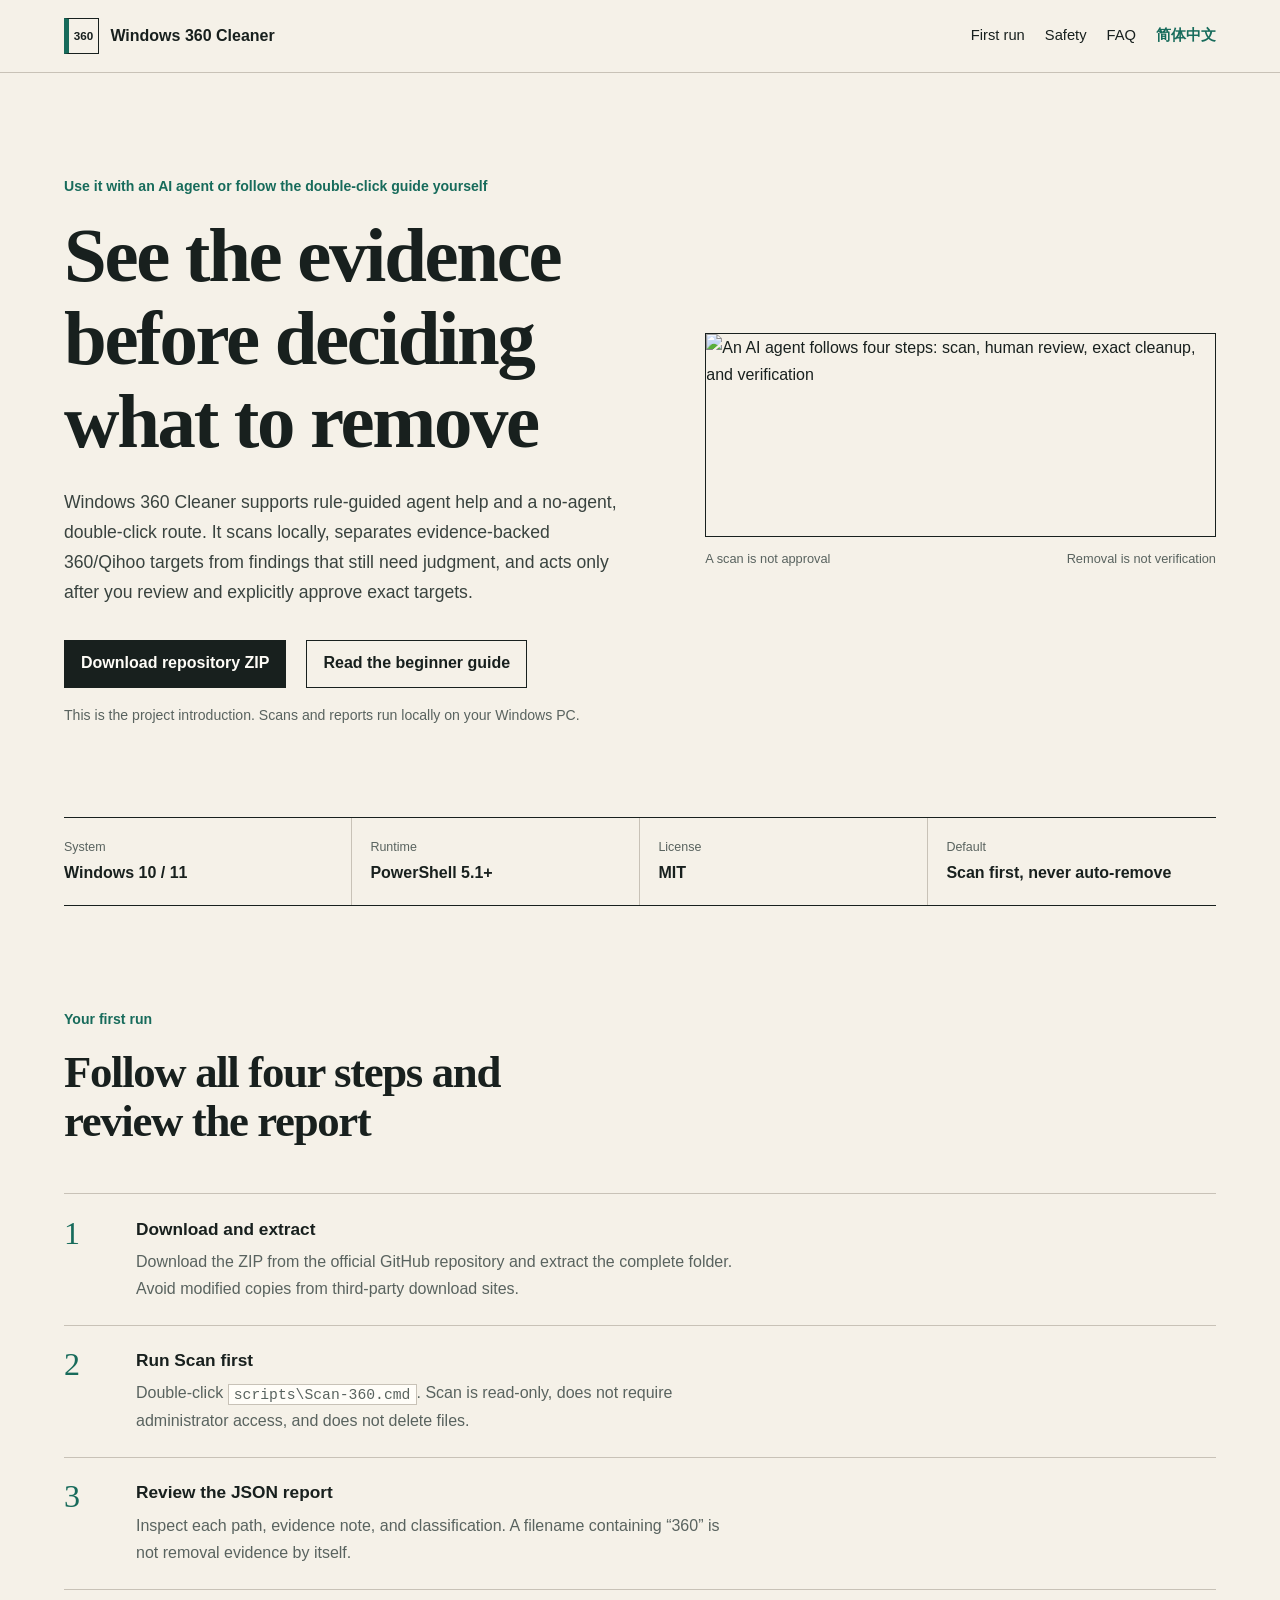
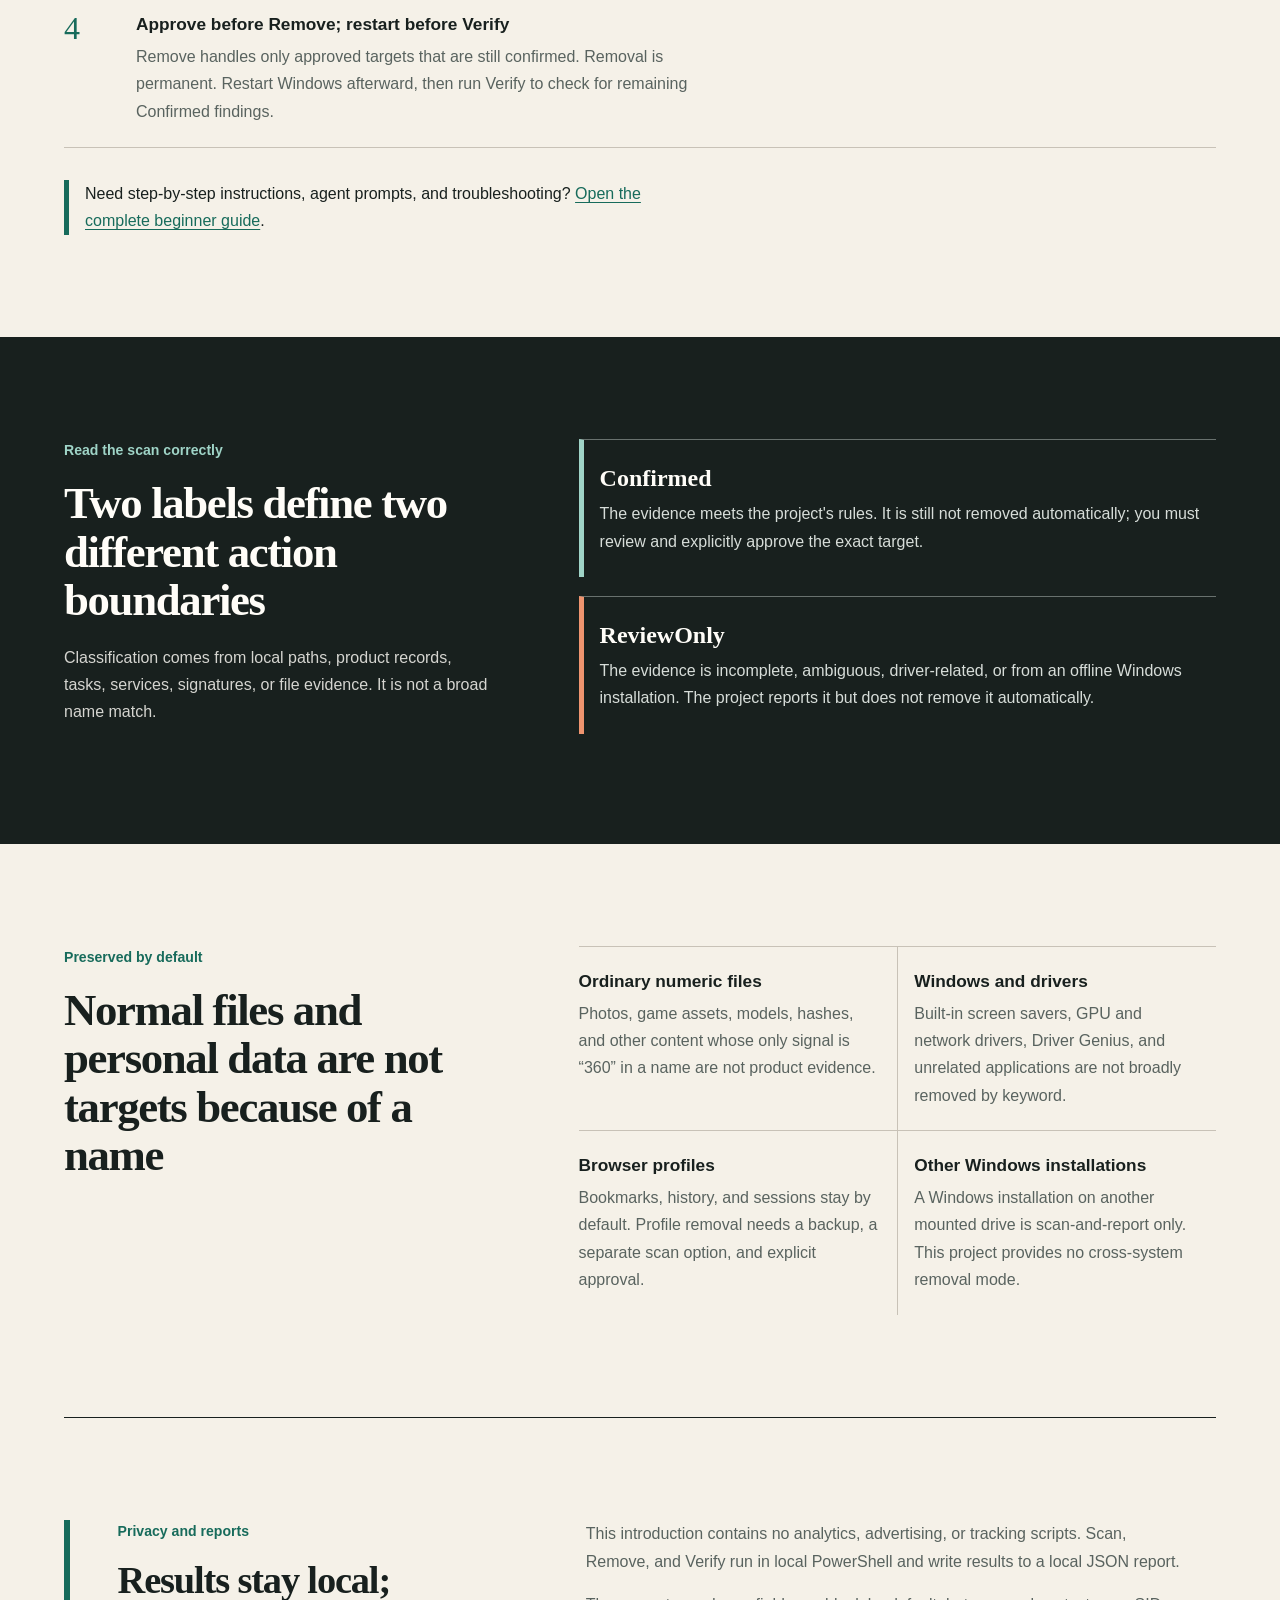
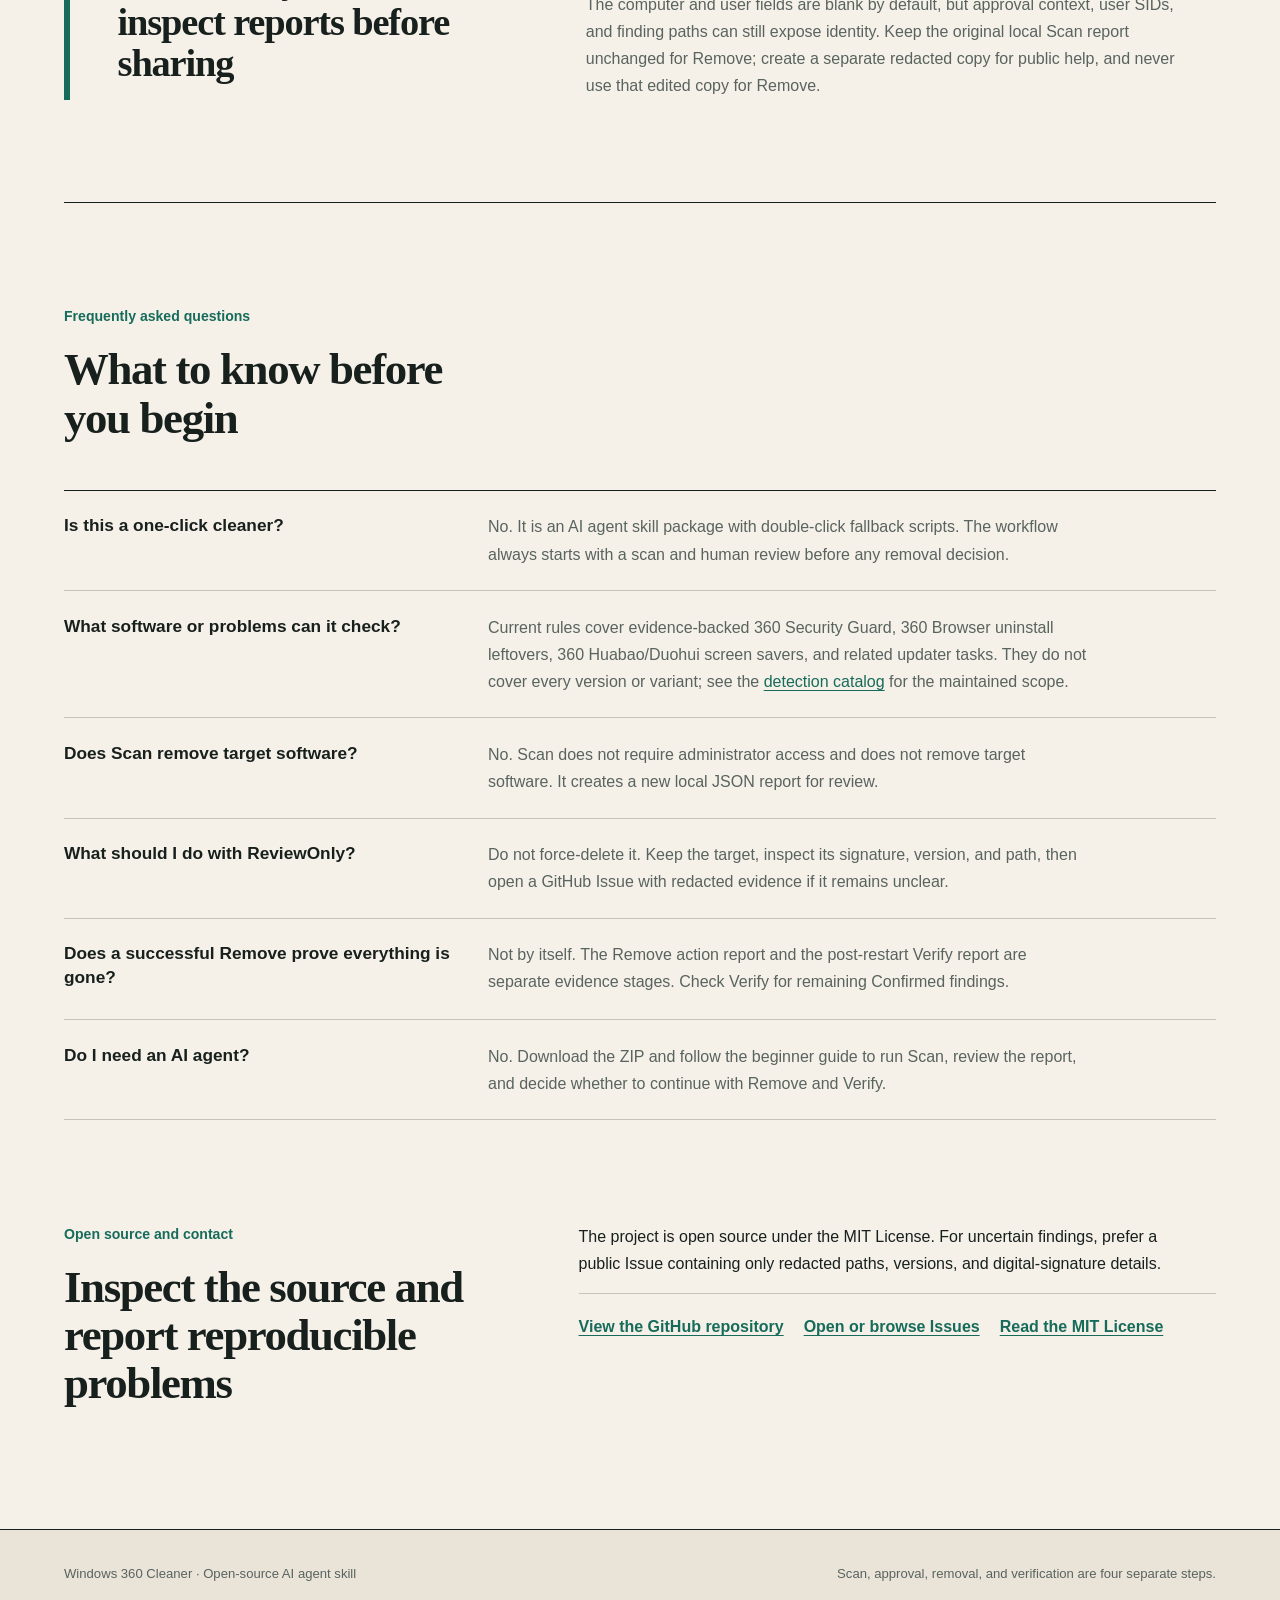
==== docs/en/index.html @ 48905d5a "docs: improve onboarding and search discovery" ====
<!doctype html>
<html lang="en">
<head>
  <meta charset="utf-8">
  <meta name="viewport" content="width=device-width, initial-scale=1">
  <meta name="color-scheme" content="light">
  <title>Windows 360 Cleaner: scan first, remove after review</title>
  <meta name="description" content="Open-source AI agent skill for Windows 10/11: audit 360/Qihoo components, separate Confirmed from ReviewOnly, require human approval, and verify with JSON.">

  <link rel="canonical" href="https://longxl6.github.io/windows-360-cleaner/en/">
  <link rel="alternate" hreflang="zh-Hans" href="https://longxl6.github.io/windows-360-cleaner/">
  <link rel="alternate" hreflang="en" href="https://longxl6.github.io/windows-360-cleaner/en/">
  <link rel="alternate" hreflang="x-default" href="https://longxl6.github.io/windows-360-cleaner/">
  <link rel="stylesheet" href="../styles.css">

  <meta property="og:type" content="website">
  <meta property="og:site_name" content="Windows 360 Cleaner">
  <meta property="og:locale" content="en_US">
  <meta property="og:title" content="Windows 360 Cleaner: scan first, remove after review">
  <meta property="og:description" content="Run a read-only audit, review exact evidence, approve deliberately, and verify the result with local JSON reports.">
  <meta property="og:url" content="https://longxl6.github.io/windows-360-cleaner/en/">
  <meta property="og:image" content="https://raw.githubusercontent.com/LongXL6/windows-360-cleaner/main/assets/readme/windows-360-cleaner-hero.jpg">
  <meta property="og:image:width" content="1600">
  <meta property="og:image:height" content="640">
  <meta property="og:image:alt" content="The Windows 360 Cleaner safety flow from scanning and human review to verification">

  <meta name="twitter:card" content="summary_large_image">
  <meta name="twitter:title" content="Windows 360 Cleaner: scan first, remove after review">
  <meta name="twitter:description" content="An open-source Windows 360/Qihoo cleanup skill: read-only scan, human approval, exact handling, and report-based verification.">
  <meta name="twitter:image" content="https://raw.githubusercontent.com/LongXL6/windows-360-cleaner/main/assets/readme/windows-360-cleaner-hero.jpg">
  <meta name="twitter:image:alt" content="The Windows 360 Cleaner safety flow from scanning and human review to verification">

  <script type="application/ld+json">
  {
    "@context": "https://schema.org",
    "@type": "SoftwareSourceCode",
    "@id": "https://longxl6.github.io/windows-360-cleaner/en/#software",
    "name": "Windows 360 Cleaner Skill",
    "description": "An open-source AI agent skill for auditing and precisely removing confirmed 360/Qihoo Windows software.",
    "url": "https://longxl6.github.io/windows-360-cleaner/en/",
    "image": "https://raw.githubusercontent.com/LongXL6/windows-360-cleaner/main/assets/readme/windows-360-cleaner-hero.jpg",
    "codeRepository": "https://github.com/LongXL6/windows-360-cleaner",
    "programmingLanguage": "PowerShell",
    "license": "https://github.com/LongXL6/windows-360-cleaner/blob/main/LICENSE",
    "inLanguage": "en",
    "isAccessibleForFree": true
  }
  </script>
</head>
<body>
  <a class="skip-link" href="#main-content">Skip to main content</a>

  <header class="site-header">
    <div class="shell header-inner">
      <a class="brand" href="./" aria-label="Windows 360 Cleaner English home">
        <span class="brand-mark" aria-hidden="true">360</span>
        <span>Windows 360 Cleaner</span>
      </a>
      <nav class="site-nav" aria-label="Primary navigation">
        <a href="#first-run">First run</a>
        <a href="#safety">Safety</a>
        <a href="#faq">FAQ</a>
        <a class="language-link" href="../" lang="zh-Hans" hreflang="zh-Hans">简体中文</a>
      </nav>
    </div>
  </header>

  <main id="main-content">
    <section class="hero shell" aria-labelledby="page-title">
      <div class="hero-copy">
        <p class="context-line">Use it with an AI agent or follow the double-click guide yourself</p>
        <h1 id="page-title">See the evidence before deciding what to remove</h1>
        <p class="hero-lede">
          Windows 360 Cleaner supports rule-guided agent help and a no-agent,
          double-click route. It scans locally, separates evidence-backed 360/Qihoo
          targets from findings that still need judgment, and acts only after you
          review and explicitly approve exact targets.
        </p>
        <div class="hero-actions" aria-label="Get started">
          <a class="button button-primary" href="https://github.com/LongXL6/windows-360-cleaner/archive/refs/heads/main.zip">Download repository ZIP</a>
          <a class="button button-secondary" href="https://github.com/LongXL6/windows-360-cleaner/blob/main/references/getting-started.en.md">Read the beginner guide</a>
        </div>
        <p class="local-note">This is the project introduction. Scans and reports run locally on your Windows PC.</p>
      </div>

      <figure class="hero-figure">
        <img
          src="https://raw.githubusercontent.com/LongXL6/windows-360-cleaner/main/assets/readme/windows-360-cleaner-hero.jpg"
          width="1600"
          height="640"
          alt="An AI agent follows four steps: scan, human review, exact cleanup, and verification"
        >
        <figcaption>
          <span>A scan is not approval</span>
          <span>Removal is not verification</span>
        </figcaption>
      </figure>
    </section>

    <dl class="fact-strip shell" aria-label="Project facts">
      <div>
        <dt>System</dt>
        <dd>Windows 10 / 11</dd>
      </div>
      <div>
        <dt>Runtime</dt>
        <dd>PowerShell 5.1+</dd>
      </div>
      <div>
        <dt>License</dt>
        <dd>MIT</dd>
      </div>
      <div>
        <dt>Default</dt>
        <dd>Scan first, never auto-remove</dd>
      </div>
    </dl>

    <section class="section shell" id="first-run" aria-labelledby="first-run-title">
      <div class="section-heading">
        <p>Your first run</p>
        <h2 id="first-run-title">Follow all four steps and review the report</h2>
      </div>

      <ol class="step-list">
        <li>
          <span class="step-number" aria-hidden="true">1</span>
          <div>
            <h3>Download and extract</h3>
            <p>Download the ZIP from the official GitHub repository and extract the complete folder. Avoid modified copies from third-party download sites.</p>
          </div>
        </li>
        <li>
          <span class="step-number" aria-hidden="true">2</span>
          <div>
            <h3>Run Scan first</h3>
            <p>Double-click <code>scripts\Scan-360.cmd</code>. Scan is read-only, does not require administrator access, and does not delete files.</p>
          </div>
        </li>
        <li>
          <span class="step-number" aria-hidden="true">3</span>
          <div>
            <h3>Review the JSON report</h3>
            <p>Inspect each path, evidence note, and classification. A filename containing “360” is not removal evidence by itself.</p>
          </div>
        </li>
        <li>
          <span class="step-number" aria-hidden="true">4</span>
          <div>
            <h3>Approve before Remove; restart before Verify</h3>
            <p>Remove handles only approved targets that are still confirmed. Removal is permanent. Restart Windows afterward, then run Verify to check for remaining Confirmed findings.</p>
          </div>
        </li>
      </ol>

      <p class="guide-callout">
        Need step-by-step instructions, agent prompts, and troubleshooting?
        <a href="https://github.com/LongXL6/windows-360-cleaner/blob/main/references/getting-started.en.md">Open the complete beginner guide</a>.
      </p>
    </section>

    <section class="section section-ink" id="safety" aria-labelledby="safety-title">
      <div class="shell ink-grid">
        <div class="section-heading section-heading-light">
          <p>Read the scan correctly</p>
          <h2 id="safety-title">Two labels define two different action boundaries</h2>
          <p class="section-intro">Classification comes from local paths, product records, tasks, services, signatures, or file evidence. It is not a broad name match.</p>
        </div>

        <dl class="signal-list">
          <div class="signal signal-confirmed">
            <dt>Confirmed</dt>
            <dd>The evidence meets the project's rules. It is still not removed automatically; you must review and explicitly approve the exact target.</dd>
          </div>
          <div class="signal signal-review">
            <dt>ReviewOnly</dt>
            <dd>The evidence is incomplete, ambiguous, driver-related, or from an offline Windows installation. The project reports it but does not remove it automatically.</dd>
          </div>
        </dl>
      </div>
    </section>

    <section class="section shell preserve-section" aria-labelledby="preserve-title">
      <div class="section-heading">
        <p>Preserved by default</p>
        <h2 id="preserve-title">Normal files and personal data are not targets because of a name</h2>
      </div>
      <div class="preserve-grid">
        <div>
          <h3>Ordinary numeric files</h3>
          <p>Photos, game assets, models, hashes, and other content whose only signal is “360” in a name are not product evidence.</p>
        </div>
        <div>
          <h3>Windows and drivers</h3>
          <p>Built-in screen savers, GPU and network drivers, Driver Genius, and unrelated applications are not broadly removed by keyword.</p>
        </div>
        <div>
          <h3>Browser profiles</h3>
          <p>Bookmarks, history, and sessions stay by default. Profile removal needs a backup, a separate scan option, and explicit approval.</p>
        </div>
        <div>
          <h3>Other Windows installations</h3>
          <p>A Windows installation on another mounted drive is scan-and-report only. This project provides no cross-system removal mode.</p>
        </div>
      </div>
    </section>

    <section class="section shell privacy-section" aria-labelledby="privacy-title">
      <div class="privacy-rule" aria-hidden="true"></div>
      <div>
        <p class="section-label">Privacy and reports</p>
        <h2 id="privacy-title">Results stay local; inspect reports before sharing</h2>
      </div>
      <div class="privacy-copy">
        <p>This introduction contains no analytics, advertising, or tracking scripts. Scan, Remove, and Verify run in local PowerShell and write results to a local JSON report.</p>
        <p>
          The computer and user fields are blank by default, but approval context,
          user SIDs, and finding paths can still expose identity. Keep the original
          local Scan report unchanged for Remove; create a separate redacted copy
          for public help, and never use that edited copy for Remove.
        </p>
      </div>
    </section>

    <section class="section shell" id="faq" aria-labelledby="faq-title">
      <div class="section-heading">
        <p>Frequently asked questions</p>
        <h2 id="faq-title">What to know before you begin</h2>
      </div>
      <div class="faq-list">
        <article>
          <h3>Is this a one-click cleaner?</h3>
          <p>No. It is an AI agent skill package with double-click fallback scripts. The workflow always starts with a scan and human review before any removal decision.</p>
        </article>
        <article>
          <h3>What software or problems can it check?</h3>
          <p>
            Current rules cover evidence-backed 360 Security Guard, 360 Browser
            uninstall leftovers, 360 Huabao/Duohui screen savers, and related updater
            tasks. They do not cover every version or variant; see the
            <a href="https://github.com/LongXL6/windows-360-cleaner/blob/main/references/detection-catalog.md">detection catalog</a>
            for the maintained scope.
          </p>
        </article>
        <article>
          <h3>Does Scan remove target software?</h3>
          <p>No. Scan does not require administrator access and does not remove target software. It creates a new local JSON report for review.</p>
        </article>
        <article>
          <h3>What should I do with ReviewOnly?</h3>
          <p>Do not force-delete it. Keep the target, inspect its signature, version, and path, then open a GitHub Issue with redacted evidence if it remains unclear.</p>
        </article>
        <article>
          <h3>Does a successful Remove prove everything is gone?</h3>
          <p>Not by itself. The Remove action report and the post-restart Verify report are separate evidence stages. Check Verify for remaining Confirmed findings.</p>
        </article>
        <article>
          <h3>Do I need an AI agent?</h3>
          <p>No. Download the ZIP and follow the beginner guide to run Scan, review the report, and decide whether to continue with Remove and Verify.</p>
        </article>
      </div>
    </section>

    <section class="section shell open-source" aria-labelledby="open-source-title">
      <div>
        <p class="section-label">Open source and contact</p>
        <h2 id="open-source-title">Inspect the source and report reproducible problems</h2>
      </div>
      <div class="open-source-copy">
        <p>
          The project is open source under the MIT License. For uncertain findings,
          prefer a public Issue containing only redacted paths, versions, and
          digital-signature details.
        </p>
        <div class="text-links">
          <a href="https://github.com/LongXL6/windows-360-cleaner">View the GitHub repository</a>
          <a href="https://github.com/LongXL6/windows-360-cleaner/issues">Open or browse Issues</a>
          <a href="https://github.com/LongXL6/windows-360-cleaner/blob/main/LICENSE">Read the MIT License</a>
        </div>
      </div>
    </section>
  </main>

  <footer class="site-footer">
    <div class="shell footer-inner">
      <p>Windows 360 Cleaner · Open-source AI agent skill</p>
      <p>Scan, approval, removal, and verification are four separate steps.</p>
    </div>
  </footer>
</body>
</html>
---- docs/styles.css ----
:root {
  --paper: #f5f1e8;
  --paper-deep: #e9e3d8;
  --ink: #18201e;
  --muted: #59635f;
  --rule: #c8c2b7;
  --safe: #176b5b;
  --warn: #a44a2a;
  --white: #fffdf8;
  --sans: "Segoe UI", "PingFang SC", "Microsoft YaHei", Arial, sans-serif;
  --serif: Georgia, "Songti SC", STSong, serif;
}

*, *::before, *::after { box-sizing: border-box; }
html { scroll-behavior: smooth; }

body {
  margin: 0;
  background: var(--paper);
  color: var(--ink);
  font-family: var(--sans);
  line-height: 1.7;
}

img { display: block; max-width: 100%; height: auto; }
a { color: var(--safe); text-decoration-thickness: 0.08em; text-underline-offset: 0.2em; }
a:hover { text-decoration-thickness: 0.14em; }
a:focus-visible { outline: 3px solid var(--warn); outline-offset: 4px; }

code {
  padding: 0.12em 0.35em;
  border: 1px solid var(--rule);
  background: var(--white);
  font-family: Consolas, "Cascadia Mono", monospace;
  font-size: 0.92em;
  overflow-wrap: anywhere;
  word-break: break-word;
}

.shell { width: min(100% - 2.5rem, 72rem); margin-inline: auto; }

.skip-link {
  position: fixed;
  z-index: 10;
  top: 0.75rem;
  left: 0.75rem;
  padding: 0.6rem 0.9rem;
  background: var(--ink);
  color: var(--white);
  transform: translateY(-160%);
}

.skip-link:focus { transform: translateY(0); }
.site-header { border-bottom: 1px solid var(--rule); }

.header-inner {
  min-height: 4.5rem;
  display: flex;
  align-items: center;
  justify-content: space-between;
  gap: 1.5rem;
}

.brand {
  display: inline-flex;
  align-items: center;
  gap: 0.7rem;
  color: var(--ink);
  font-weight: 700;
  text-decoration: none;
}

.brand-mark {
  display: grid;
  width: 2.2rem;
  height: 2.2rem;
  place-items: center;
  border: 1px solid var(--ink);
  border-left: 0.35rem solid var(--safe);
  font-size: 0.73rem;
}

.site-nav {
  display: flex;
  align-items: center;
  flex-wrap: wrap;
  gap: 0.7rem 1.25rem;
  font-size: 0.92rem;
}

.site-nav a { color: var(--ink); text-decoration: none; }
.site-nav a:hover, .site-nav .language-link { color: var(--safe); }
.language-link { font-weight: 700; }

h1, h2 {
  margin-top: 0;
  font-family: var(--serif);
  letter-spacing: -0.03em;
  line-height: 1.08;
}

h1 { max-width: 14ch; margin-bottom: 1.5rem; font-size: clamp(2.65rem, 6vw, 5rem); }
h2 { max-width: 20ch; margin-bottom: 1.2rem; font-size: clamp(2rem, 3.5vw, 3rem); }
h3 { margin: 0 0 0.45rem; font-size: 1.08rem; line-height: 1.4; }
p { max-width: 68ch; overflow-wrap: break-word; }

.context-line, .section-heading > p:first-child, .section-label {
  margin: 0 0 1rem;
  color: var(--safe);
  font-size: 0.88rem;
  font-weight: 700;
}

.hero {
  display: grid;
  grid-template-columns: 1.05fr 0.95fr;
  gap: clamp(2rem, 6vw, 5rem);
  align-items: center;
  padding-block: clamp(4rem, 8vw, 7rem) clamp(3.5rem, 7vw, 6rem);
}

.hero-lede { margin: 0; color: #39433f; font-size: 1.1rem; }
.hero-actions, .text-links { display: flex; flex-wrap: wrap; gap: 0.75rem 1.25rem; }
.hero-actions { margin-top: 2rem; }

.button {
  display: inline-flex;
  min-height: 3rem;
  align-items: center;
  justify-content: center;
  padding: 0.65rem 1rem;
  border: 1px solid var(--ink);
  color: var(--ink);
  font-weight: 700;
  line-height: 1.3;
  text-align: center;
  text-decoration: none;
}

.button-primary { background: var(--ink); color: var(--white); }
.button:hover { background: var(--safe); border-color: var(--safe); color: var(--white); }
.local-note { margin: 1rem 0 0; color: var(--muted); font-size: 0.88rem; }
.hero-figure { margin: 0; }

.hero-figure img {
  width: 100%;
  aspect-ratio: 5 / 2;
  border: 1px solid var(--ink);
  object-fit: cover;
}

.hero-figure figcaption {
  display: flex;
  justify-content: space-between;
  gap: 1rem;
  padding-top: 0.7rem;
  color: var(--muted);
  font-size: 0.8rem;
}

.fact-strip {
  display: grid;
  grid-template-columns: repeat(4, 1fr);
  margin-block: 0;
  border-block: 1px solid var(--ink);
}

.fact-strip > div { padding: 1.15rem; border-right: 1px solid var(--rule); }
.fact-strip > div:first-child { padding-left: 0; }
.fact-strip > div:last-child { border-right: 0; }
.fact-strip dt { color: var(--muted); font-size: 0.78rem; }
.fact-strip dd { margin: 0.1rem 0 0; font-weight: 700; }

.section { padding-block: clamp(4.5rem, 8vw, 7rem); scroll-margin-top: 1rem; }
.section-heading { margin-bottom: clamp(2rem, 4vw, 3rem); }

.step-list {
  margin: 0;
  padding: 0;
  border-bottom: 1px solid var(--rule);
  list-style: none;
}

.step-list li {
  display: grid;
  grid-template-columns: 3.5rem 1fr;
  gap: 1rem;
  padding: 1.4rem 0;
  border-top: 1px solid var(--rule);
}

.step-number { color: var(--safe); font: 2rem/1 var(--serif); }
.step-list p, .preserve-grid p, .faq-list p, .privacy-copy p { margin: 0; color: var(--muted); }

.guide-callout { margin: 2rem 0 0; padding-left: 1rem; border-left: 0.35rem solid var(--safe); }
.section-ink { background: var(--ink); color: var(--white); }

.ink-grid, .preserve-section, .open-source {
  display: grid;
  grid-template-columns: 0.8fr 1.2fr;
  gap: clamp(2.5rem, 7vw, 6rem);
}

.section-heading-light { margin-bottom: 0; }
.section-heading-light > p:first-child { color: #9fd4c7; }
.section-intro { opacity: 0.82; }
.signal-list { margin: 0; }

.signal {
  padding: 1.4rem 0 1.4rem 1rem;
  border-top: 1px solid #68716e;
  border-left: 0.35rem solid #9fd4c7;
}

.signal + .signal { margin-top: 1.2rem; border-left-color: #ef946f; }
.signal dt { margin-bottom: 0.4rem; font: 700 1.5rem/1.3 var(--serif); }
.signal dd { margin: 0; color: #d7ddd9; }

.preserve-grid { display: grid; grid-template-columns: 1fr 1fr; }
.preserve-grid > div { padding: 1.35rem 1rem 1.35rem 0; border-top: 1px solid var(--rule); }
.preserve-grid > div:nth-child(even) { padding-left: 1rem; border-left: 1px solid var(--rule); }

.privacy-section {
  display: grid;
  grid-template-columns: 0.35rem 0.8fr 1.2fr;
  gap: clamp(1.5rem, 4vw, 3rem);
  border-block: 1px solid var(--ink);
}

.privacy-rule { background: var(--safe); }
.privacy-section h2 { margin-bottom: 0; font-size: clamp(1.8rem, 3vw, 2.7rem); }
.privacy-copy p + p { margin-top: 1rem; }
.faq-list { border-top: 1px solid var(--ink); }

.faq-list article {
  display: grid;
  grid-template-columns: 0.7fr 1.3fr;
  gap: 2rem;
  padding: 1.4rem 0;
  border-bottom: 1px solid var(--rule);
}

.open-source { padding-top: 0; }
.open-source-copy > p { margin-top: 0; }
.text-links { padding-top: 1.2rem; border-top: 1px solid var(--rule); }
.text-links a { font-weight: 700; }
.site-footer { border-top: 1px solid var(--ink); background: var(--paper-deep); }

.footer-inner {
  min-height: 5.5rem;
  display: flex;
  align-items: center;
  justify-content: space-between;
  gap: 1rem;
  color: var(--muted);
  font-size: 0.82rem;
}

.footer-inner p { margin: 0; }

@media (max-width: 56rem) {
  .header-inner { align-items: flex-start; flex-direction: column; padding-block: 1rem; }
  .site-nav { width: 100%; }
  .hero, .ink-grid, .preserve-section, .open-source { grid-template-columns: 1fr; }
  .hero { gap: 3rem; }
  h1 { max-width: none; }
  .fact-strip { grid-template-columns: 1fr 1fr; }
  .fact-strip > div:nth-child(2) { border-right: 0; }
  .fact-strip > div:nth-child(-n + 2) { border-bottom: 1px solid var(--rule); }
  .privacy-section { grid-template-columns: 0.35rem 1fr; }
  .privacy-copy { grid-column: 2; }
}

@media (max-width: 38rem) {
  .shell { width: min(100% - 1.5rem, 72rem); }
  .hero { padding-top: 3rem; }
  .hero-actions, .button { width: 100%; }
  .hero-figure figcaption, .footer-inner { align-items: flex-start; flex-direction: column; }
  .fact-strip, .preserve-grid, .faq-list article { grid-template-columns: 1fr; }
  .fact-strip > div { padding-inline: 0; border-right: 0; border-bottom: 1px solid var(--rule); }
  .fact-strip > div:last-child { border-bottom: 0; }
  .preserve-grid > div, .preserve-grid > div:nth-child(even) { padding-inline: 0; border-left: 0; }
  .faq-list article { gap: 0.4rem; }
  .footer-inner { justify-content: center; padding-block: 1.2rem; }
}

@media (prefers-reduced-motion: reduce) {
  html { scroll-behavior: auto; }
}
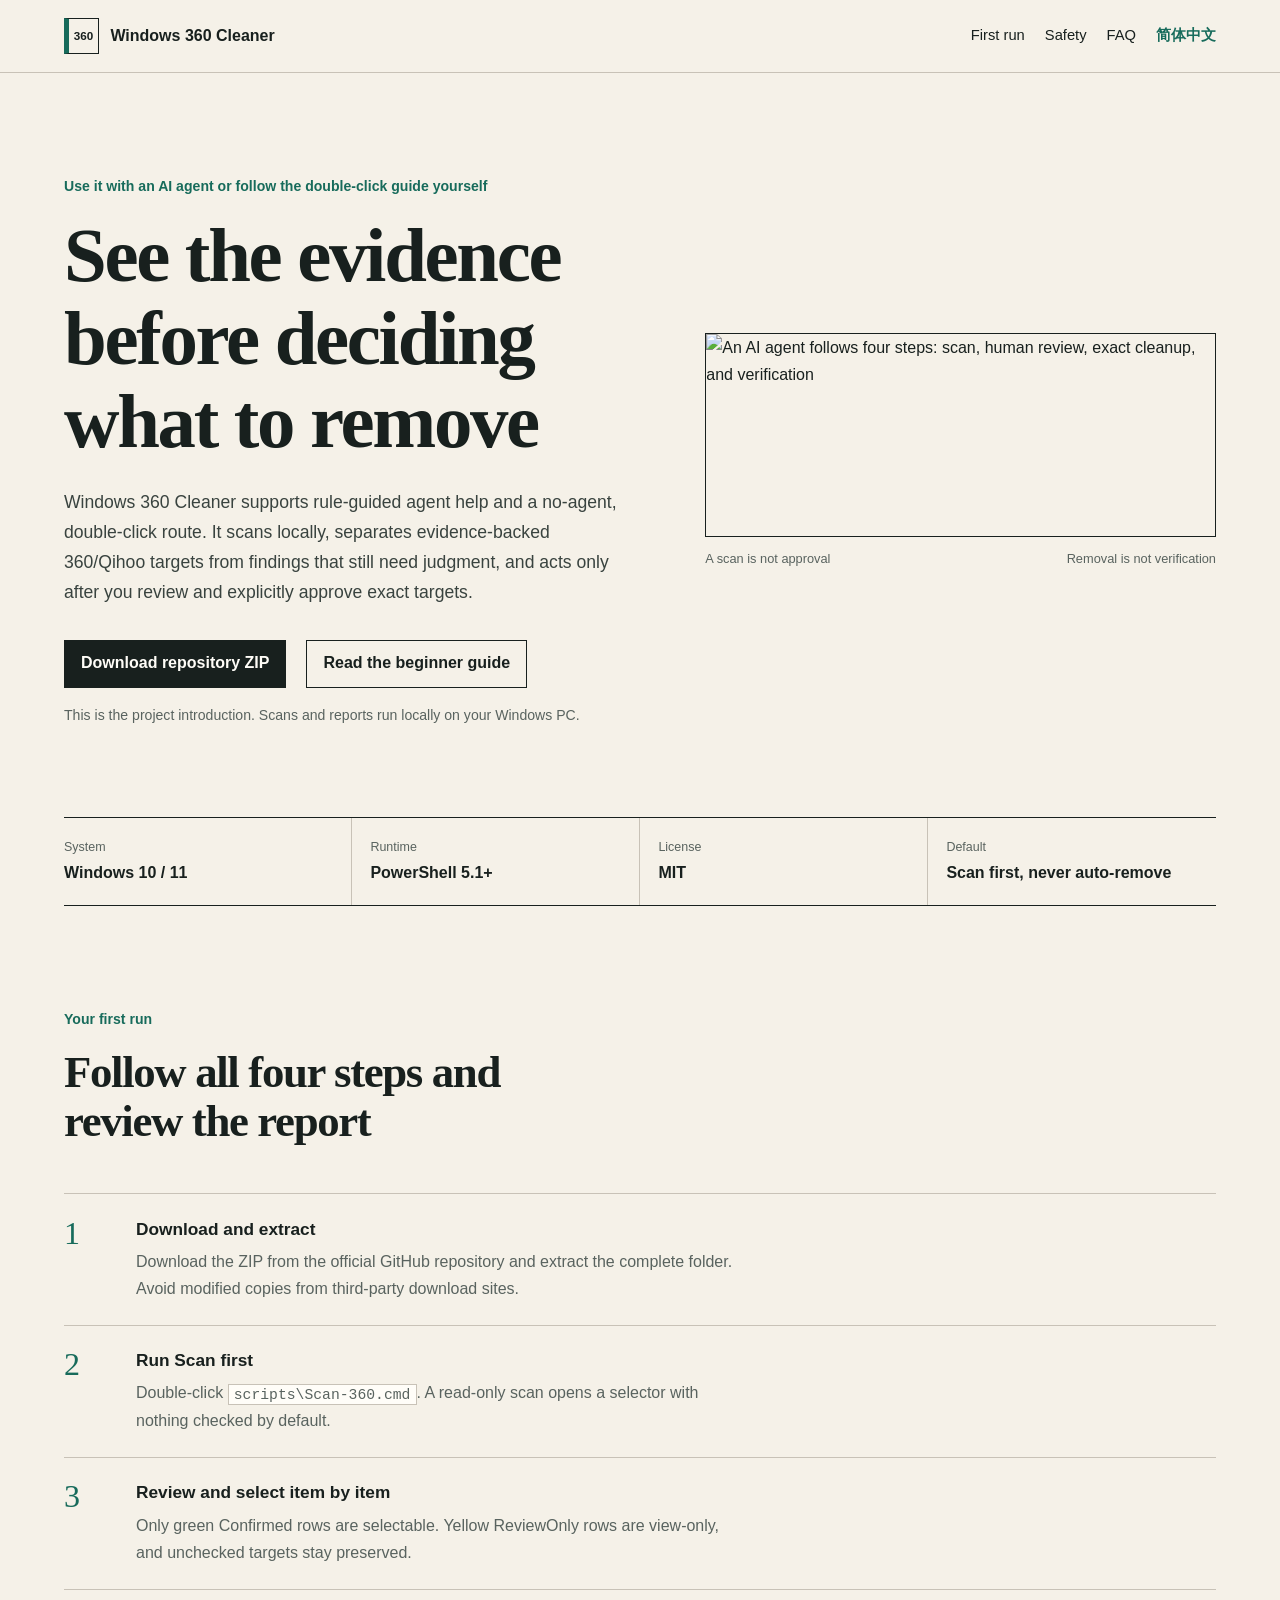
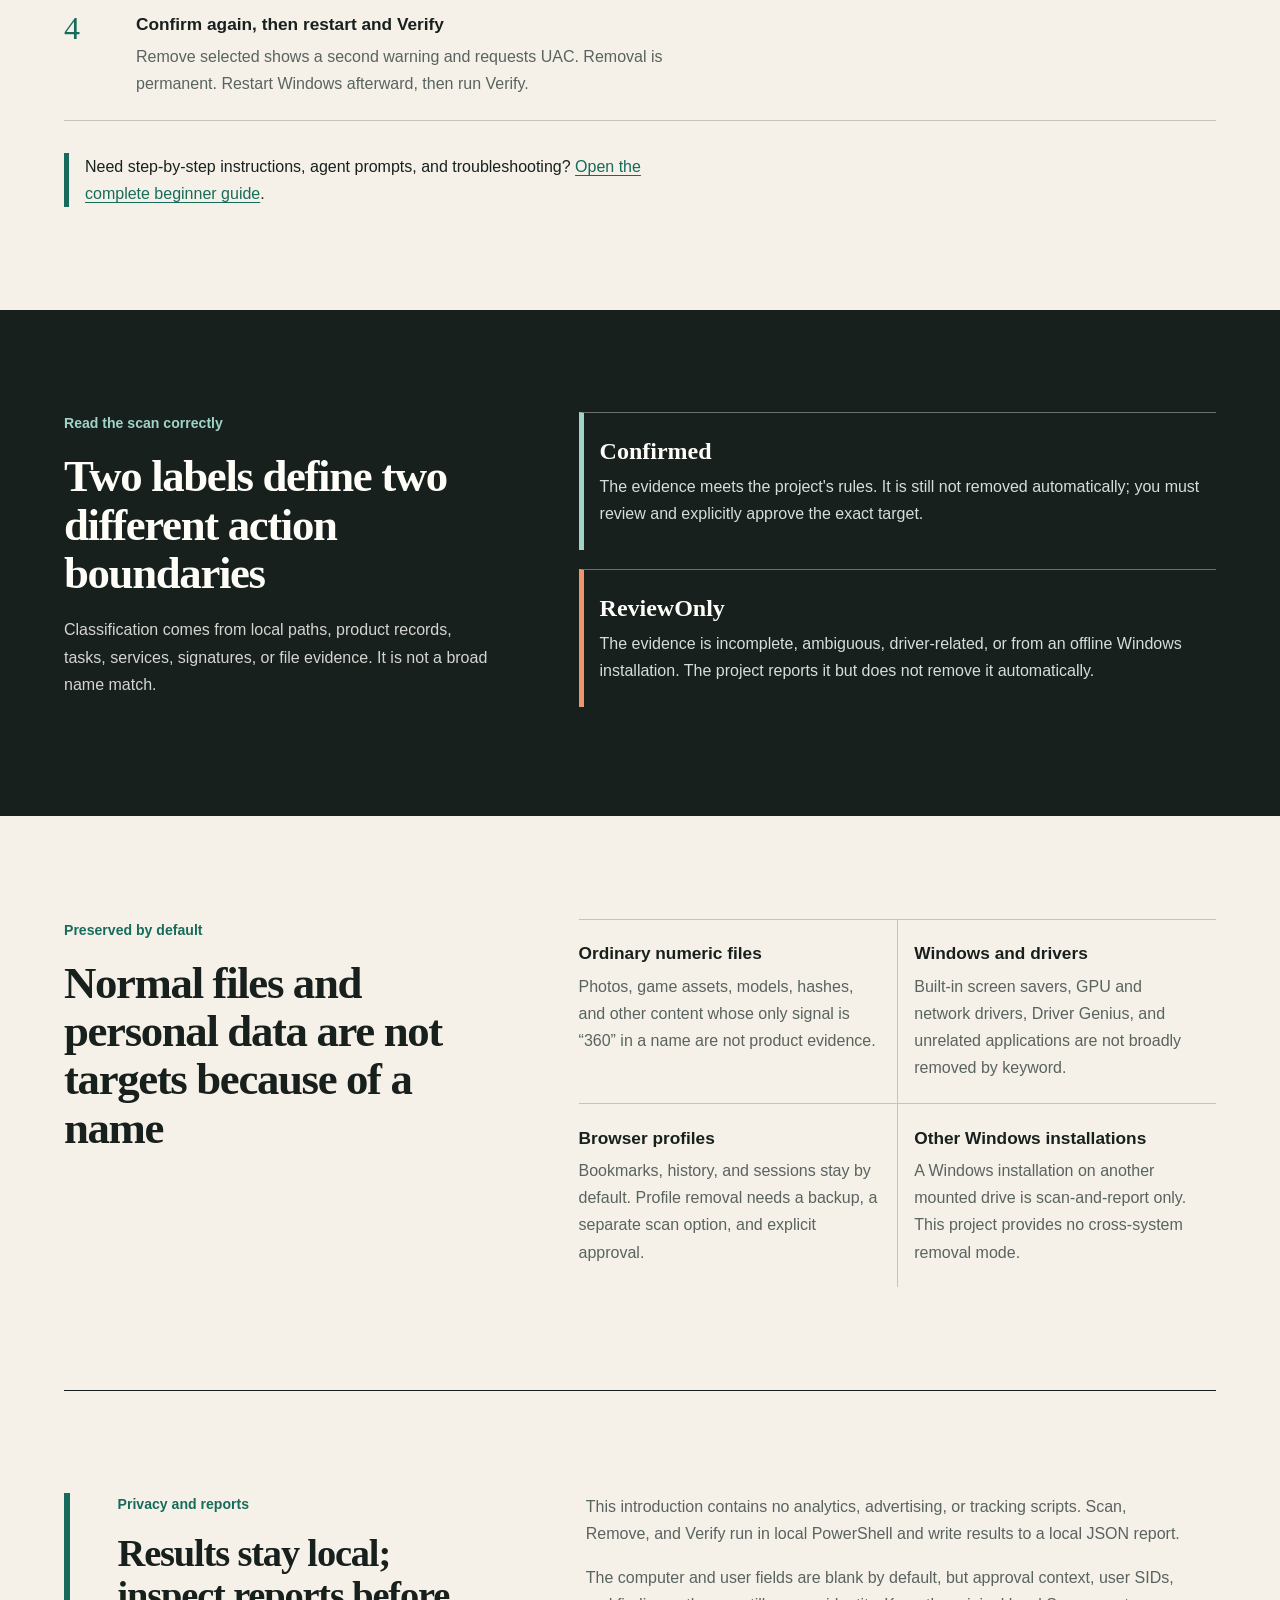
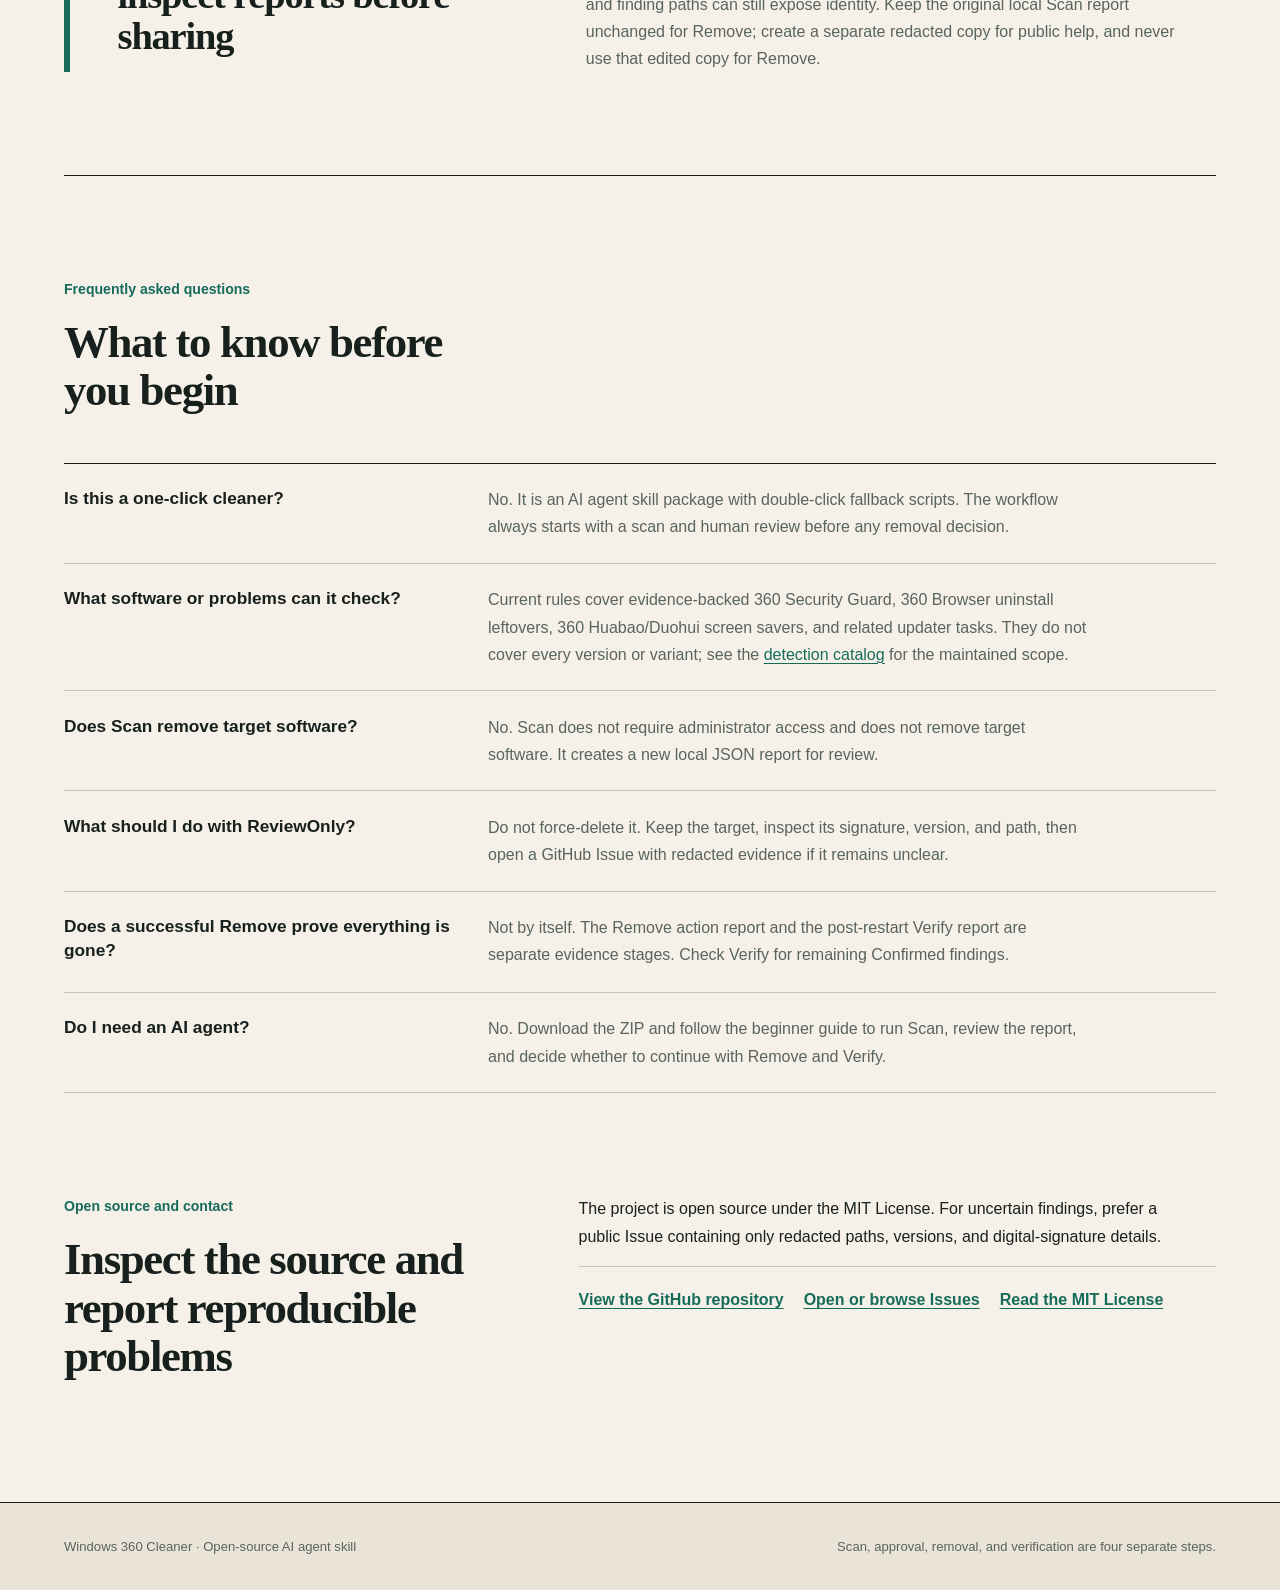
==== commit e58710dd: "Add interactive post-scan cleanup picker" ====
--- a/docs/en/index.html
+++ b/docs/en/index.html
@@ -134,21 +134,21 @@
           <span class="step-number" aria-hidden="true">2</span>
           <div>
             <h3>Run Scan first</h3>
-            <p>Double-click <code>scripts\Scan-360.cmd</code>. Scan is read-only, does not require administrator access, and does not delete files.</p>
+            <p>Double-click <code>scripts\Scan-360.cmd</code>. A read-only scan opens a selector with nothing checked by default.</p>
           </div>
         </li>
         <li>
           <span class="step-number" aria-hidden="true">3</span>
           <div>
-            <h3>Review the JSON report</h3>
-            <p>Inspect each path, evidence note, and classification. A filename containing “360” is not removal evidence by itself.</p>
+            <h3>Review and select item by item</h3>
+            <p>Only green Confirmed rows are selectable. Yellow ReviewOnly rows are view-only, and unchecked targets stay preserved.</p>
           </div>
         </li>
         <li>
           <span class="step-number" aria-hidden="true">4</span>
           <div>
-            <h3>Approve before Remove; restart before Verify</h3>
-            <p>Remove handles only approved targets that are still confirmed. Removal is permanent. Restart Windows afterward, then run Verify to check for remaining Confirmed findings.</p>
+            <h3>Confirm again, then restart and Verify</h3>
+            <p>Remove selected shows a second warning and requests UAC. Removal is permanent. Restart Windows afterward, then run Verify.</p>
           </div>
         </li>
       </ol>
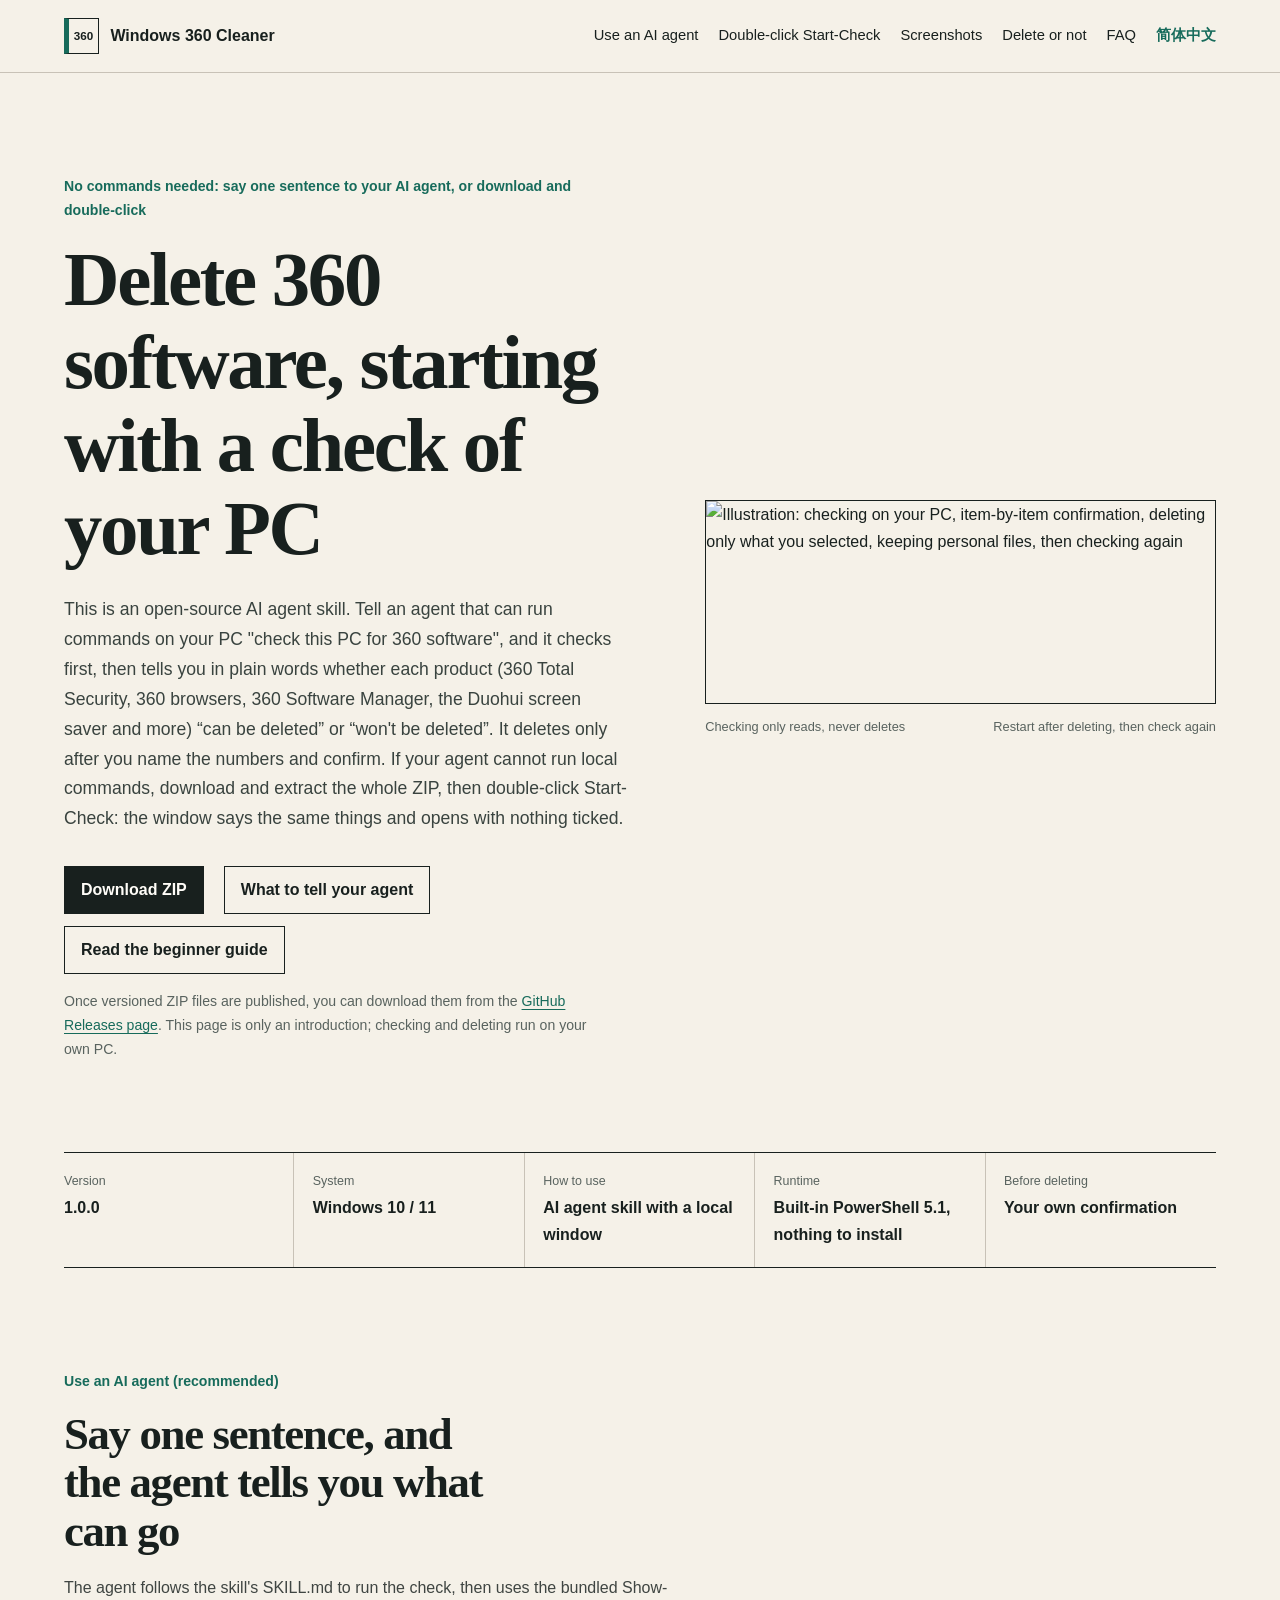
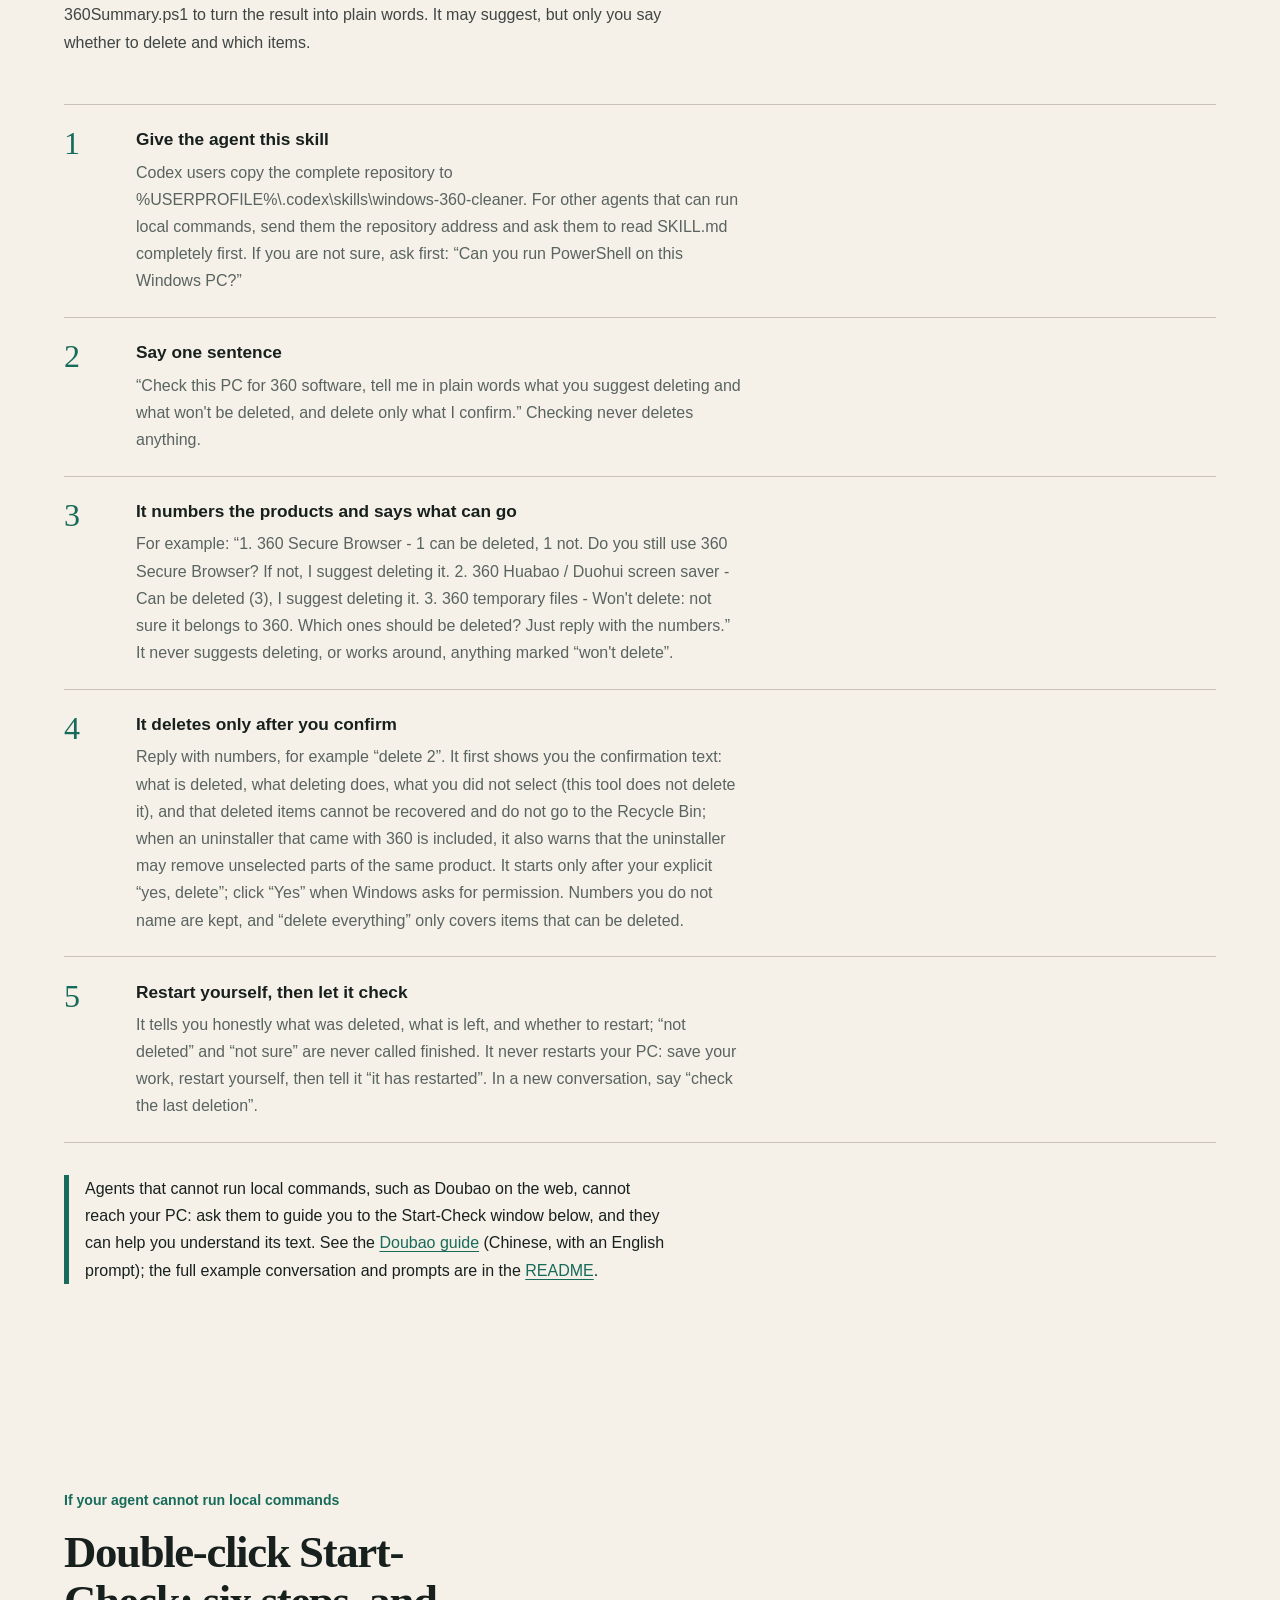
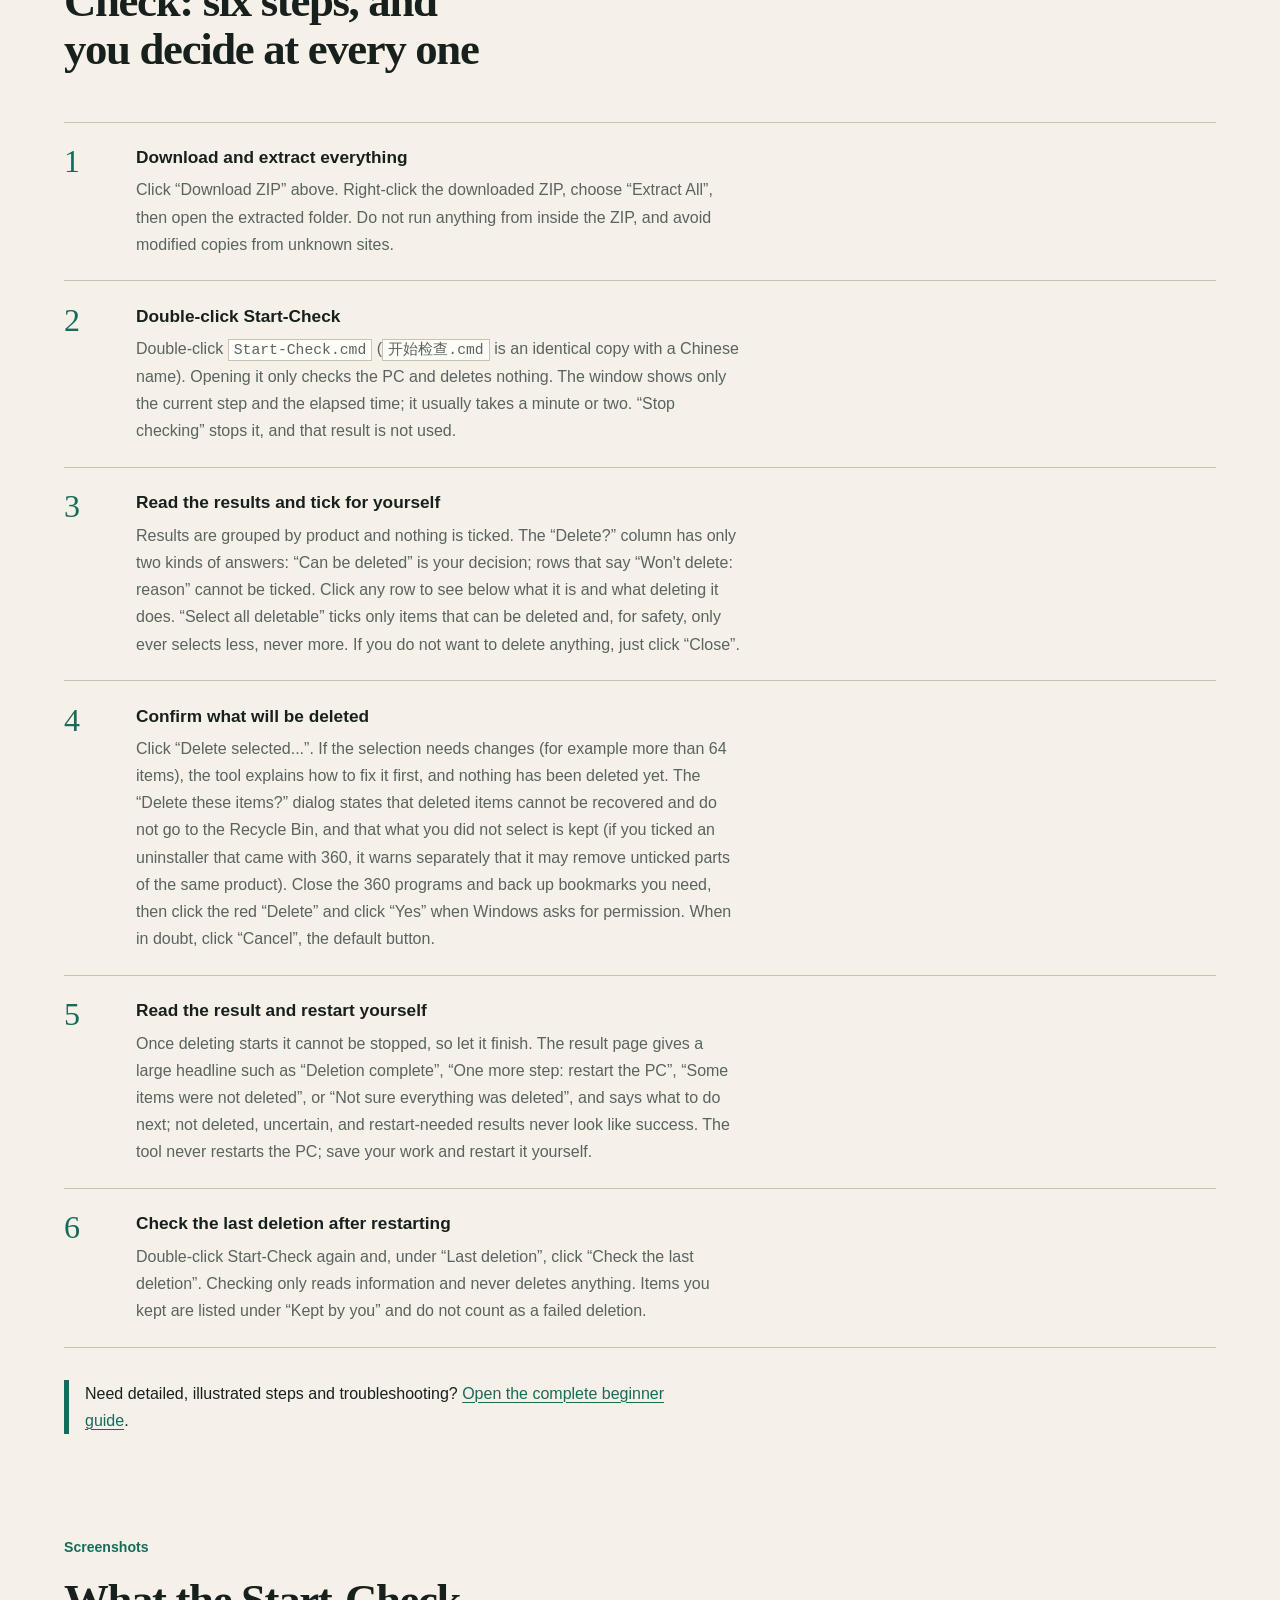
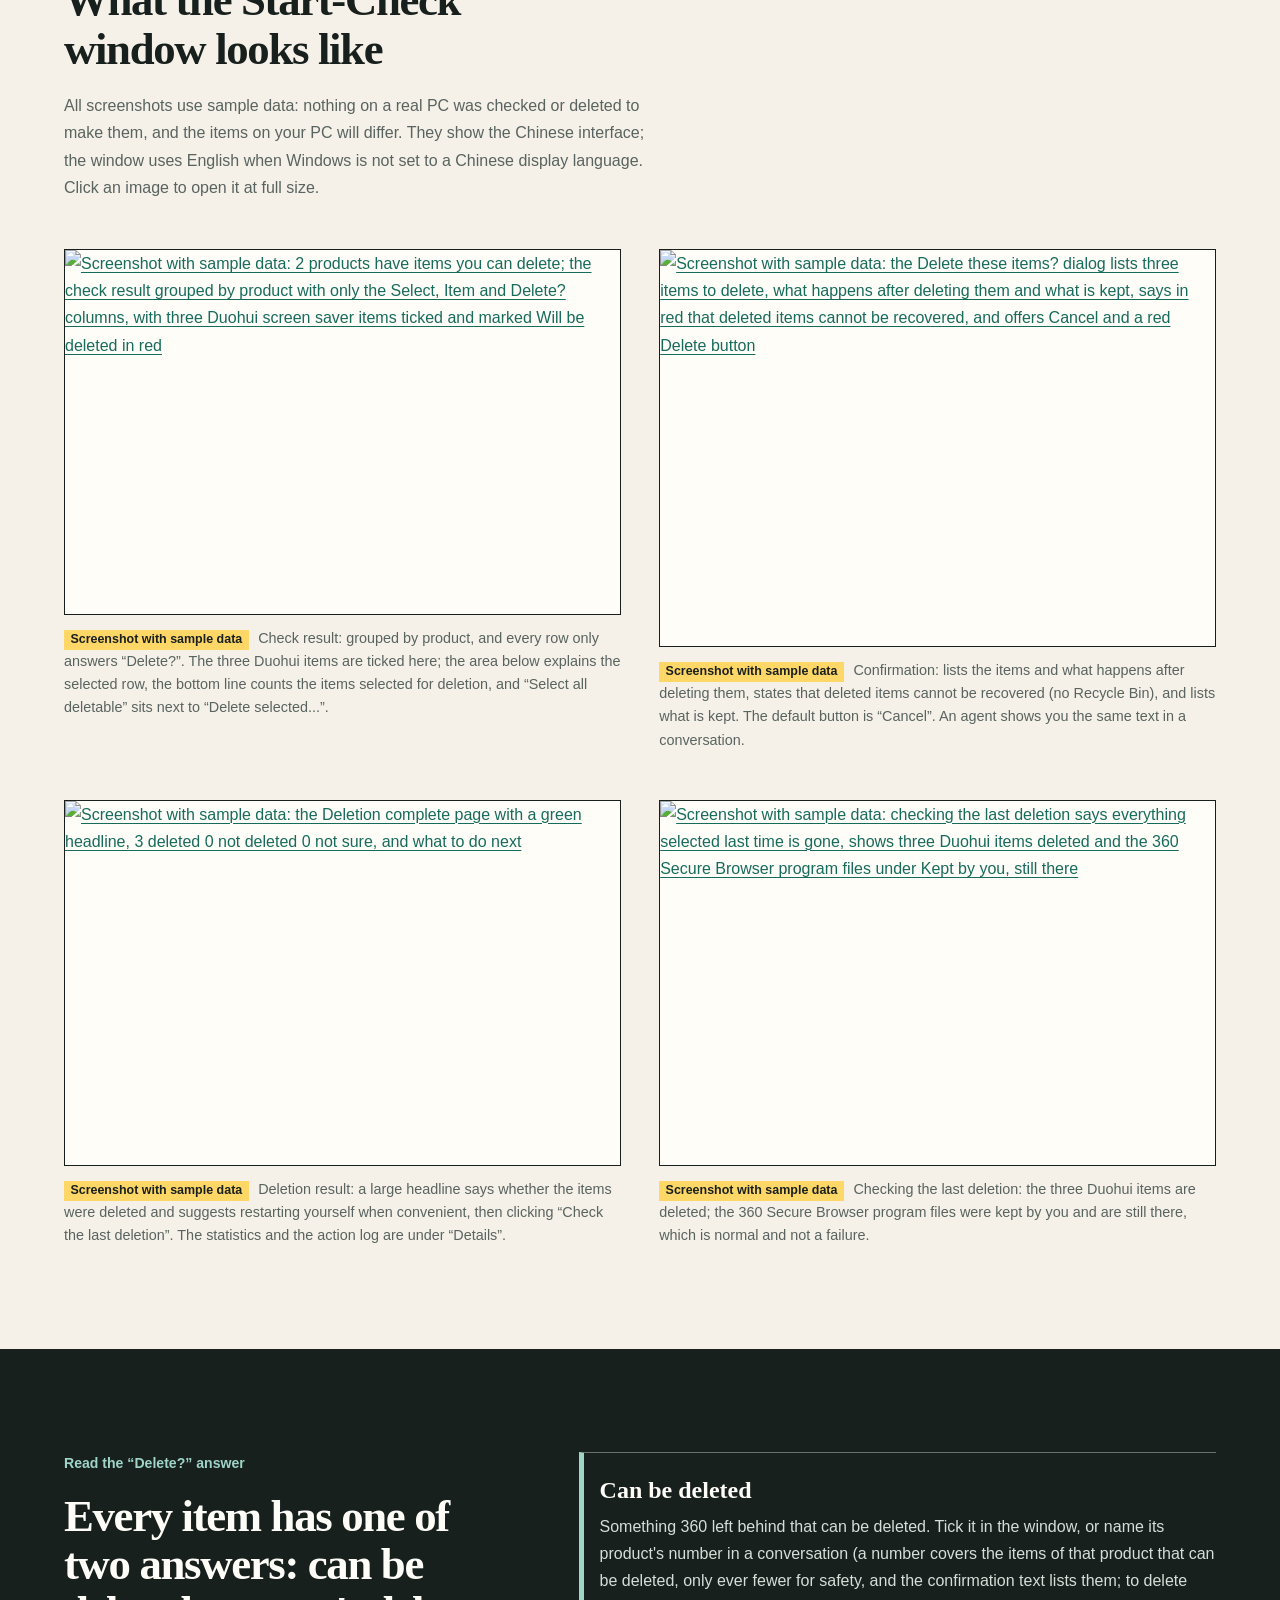
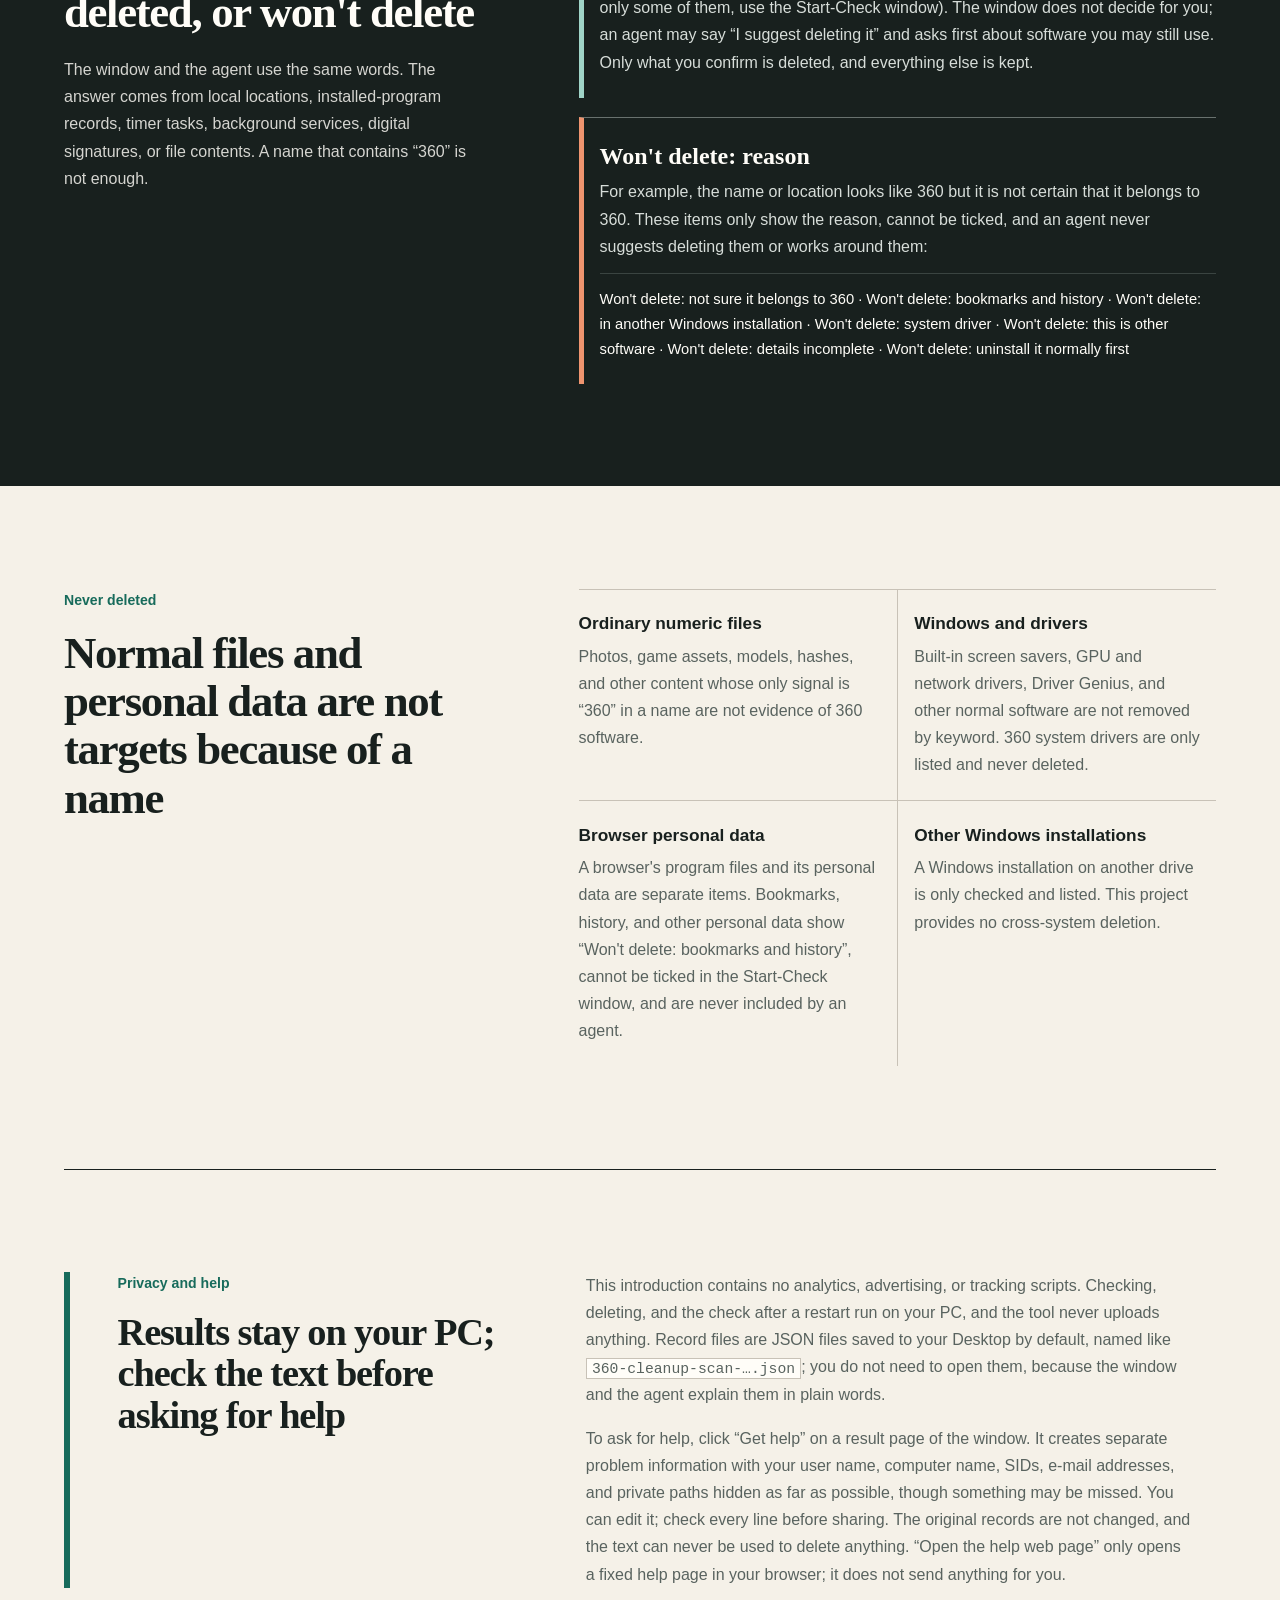
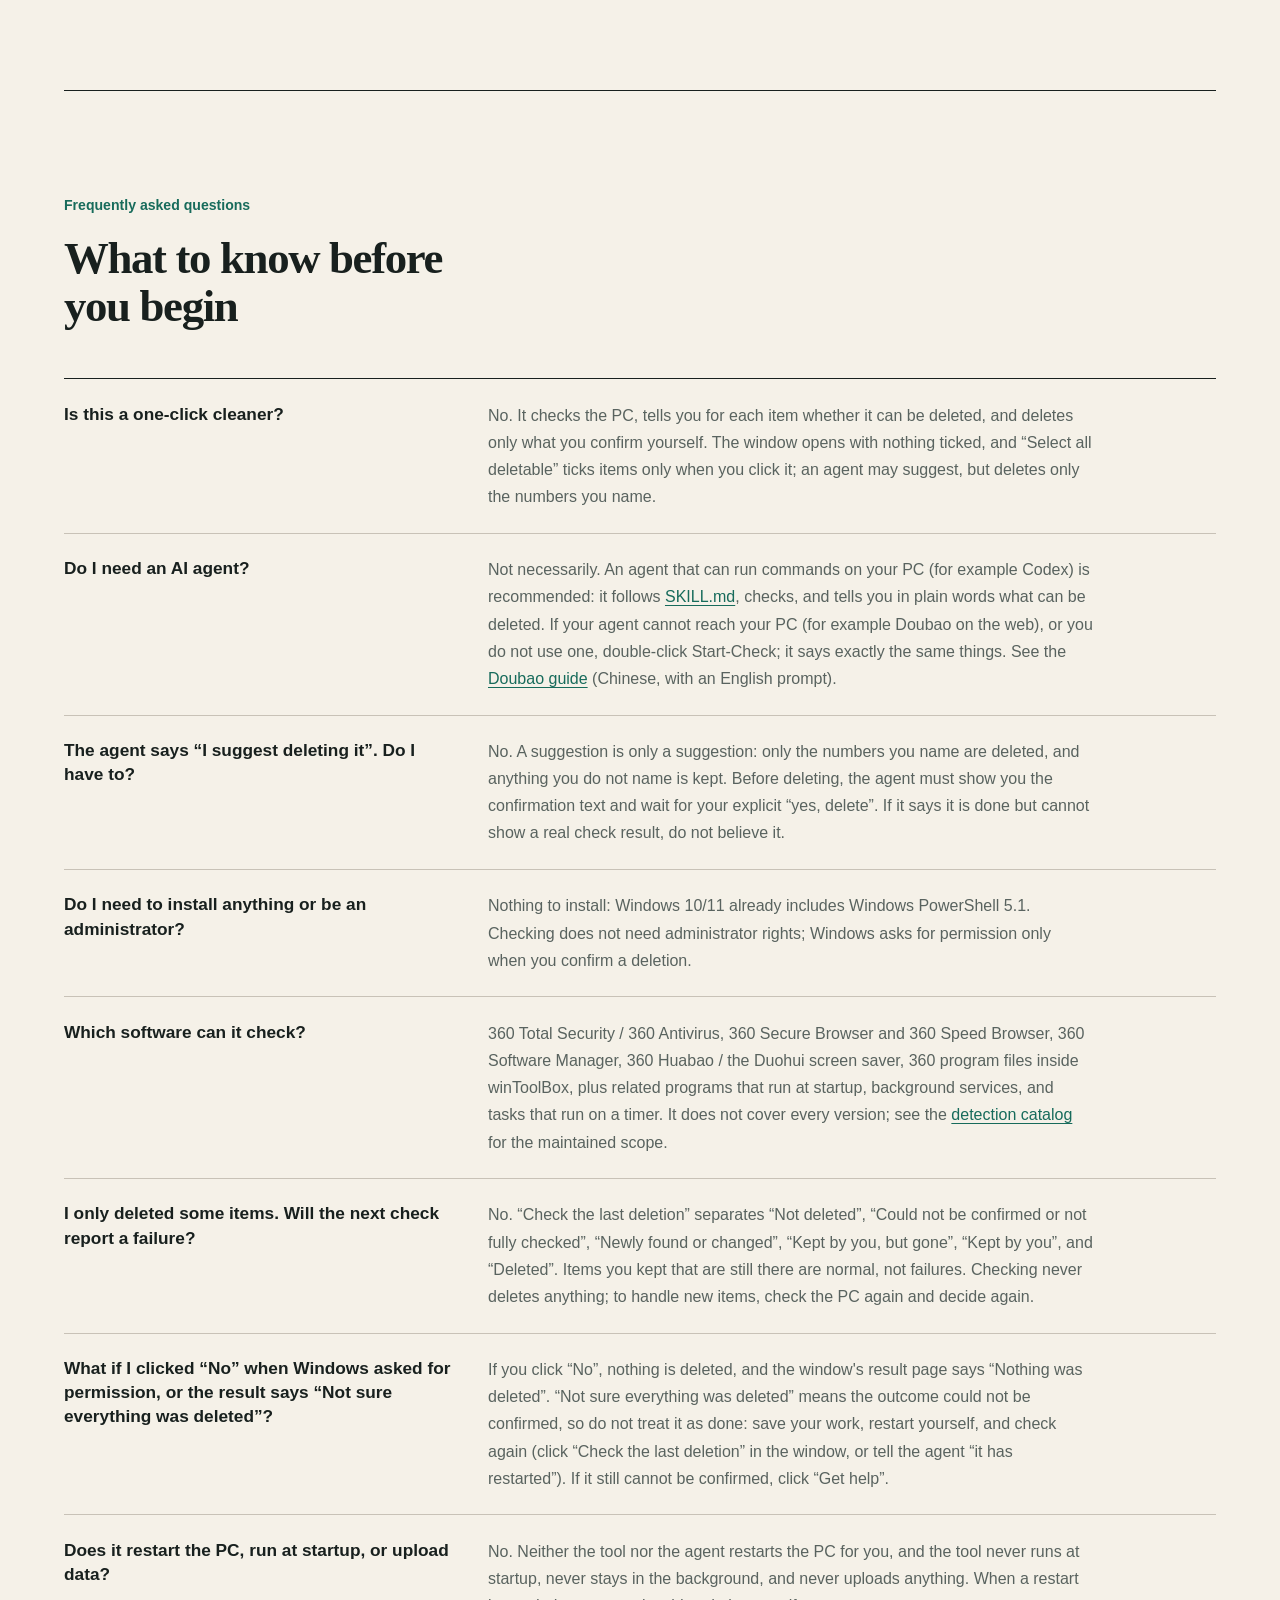
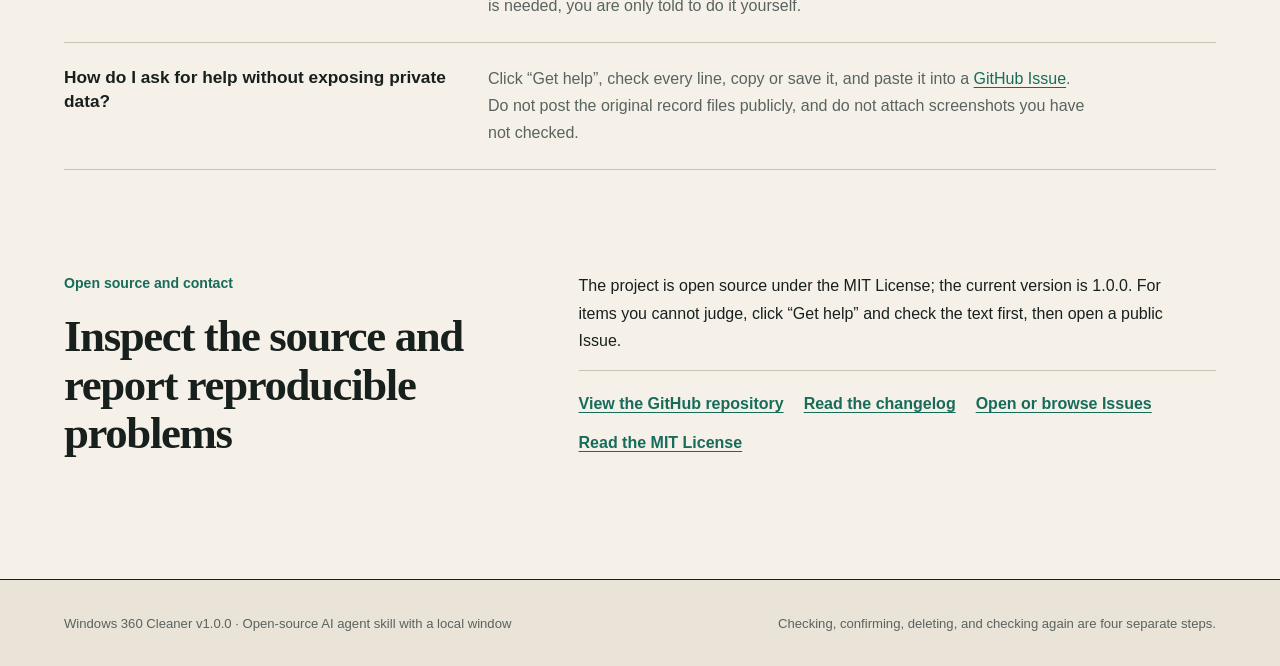
==== commit 75f8a44b: "Add plain-language agent route and beginner guided window Make the skill tell users in plain words, " ====
--- a/docs/en/index.html
+++ b/docs/en/index.html
@@ -4,8 +4,8 @@
   <meta charset="utf-8">
   <meta name="viewport" content="width=device-width, initial-scale=1">
   <meta name="color-scheme" content="light">
-  <title>Windows 360 Cleaner: scan first, remove after review</title>
-  <meta name="description" content="Open-source AI agent skill for Windows 10/11: audit 360/Qihoo components, separate Confirmed from ReviewOnly, require human approval, and verify with JSON.">
+  <title>Windows 360 Cleaner: check first, delete only what you confirm</title>
+  <meta name="description" content="Open-source AI agent skill for Windows 10/11: tell your agent &quot;check this PC for 360 software&quot;, and it checks first, tells you in plain words what it suggests deleting and what won't be deleted, and deletes only what you confirm. If your agent cannot run local commands, double-click Start-Check; every row in the window only answers whether it can be deleted.">
 
   <link rel="canonical" href="https://longxl6.github.io/windows-360-cleaner/en/">
   <link rel="alternate" hreflang="zh-Hans" href="https://longxl6.github.io/windows-360-cleaner/">
@@ -16,19 +16,19 @@
   <meta property="og:type" content="website">
   <meta property="og:site_name" content="Windows 360 Cleaner">
   <meta property="og:locale" content="en_US">
-  <meta property="og:title" content="Windows 360 Cleaner: scan first, remove after review">
-  <meta property="og:description" content="Run a read-only audit, review exact evidence, approve deliberately, and verify the result with local JSON reports.">
+  <meta property="og:title" content="Windows 360 Cleaner: check first, delete only what you confirm">
+  <meta property="og:description" content="Say one sentence to your AI agent and it tells you in plain words whether each 360 product can be deleted, then deletes only what you confirm. No agent that can run commands? Double-click Start-Check. Check again after a restart.">
   <meta property="og:url" content="https://longxl6.github.io/windows-360-cleaner/en/">
   <meta property="og:image" content="https://raw.githubusercontent.com/LongXL6/windows-360-cleaner/main/assets/readme/windows-360-cleaner-hero.jpg">
   <meta property="og:image:width" content="1600">
   <meta property="og:image:height" content="640">
-  <meta property="og:image:alt" content="The Windows 360 Cleaner safety flow from scanning and human review to verification">
+  <meta property="og:image:alt" content="Illustration of the Windows 360 Cleaner flow from checking and item-by-item confirmation to checking again after a restart">
 
   <meta name="twitter:card" content="summary_large_image">
-  <meta name="twitter:title" content="Windows 360 Cleaner: scan first, remove after review">
-  <meta name="twitter:description" content="An open-source Windows 360/Qihoo cleanup skill: read-only scan, human approval, exact handling, and report-based verification.">
+  <meta name="twitter:title" content="Windows 360 Cleaner: check first, delete only what you confirm">
+  <meta name="twitter:description" content="An open-source AI agent skill for removing 360 software: check first, a plain answer for every item, deletion only after you confirm, and a check again after a restart.">
   <meta name="twitter:image" content="https://raw.githubusercontent.com/LongXL6/windows-360-cleaner/main/assets/readme/windows-360-cleaner-hero.jpg">
-  <meta name="twitter:image:alt" content="The Windows 360 Cleaner safety flow from scanning and human review to verification">
+  <meta name="twitter:image:alt" content="Illustration of the Windows 360 Cleaner flow from checking and item-by-item confirmation to checking again after a restart">
 
   <script type="application/ld+json">
   {
@@ -36,11 +36,13 @@
     "@type": "SoftwareSourceCode",
     "@id": "https://longxl6.github.io/windows-360-cleaner/en/#software",
     "name": "Windows 360 Cleaner Skill",
-    "description": "An open-source AI agent skill for auditing and precisely removing confirmed 360/Qihoo Windows software.",
+    "description": "An open-source AI agent skill for Windows 10/11 that checks for 360/Qihoo software, says in plain words what can be deleted, and precisely removes only what the user confirms; it also includes a local guided window.",
     "url": "https://longxl6.github.io/windows-360-cleaner/en/",
     "image": "https://raw.githubusercontent.com/LongXL6/windows-360-cleaner/main/assets/readme/windows-360-cleaner-hero.jpg",
     "codeRepository": "https://github.com/LongXL6/windows-360-cleaner",
     "programmingLanguage": "PowerShell",
+    "runtimePlatform": "Windows PowerShell 5.1",
+    "version": "1.0.0",
     "license": "https://github.com/LongXL6/windows-360-cleaner/blob/main/LICENSE",
     "inLanguage": "en",
     "isAccessibleForFree": true
@@ -57,8 +59,10 @@
         <span>Windows 360 Cleaner</span>
       </a>
       <nav class="site-nav" aria-label="Primary navigation">
-        <a href="#first-run">First run</a>
-        <a href="#safety">Safety</a>
+        <a href="#agent">Use an AI agent</a>
+        <a href="#first-run">Double-click Start-Check</a>
+        <a href="#screenshots">Screenshots</a>
+        <a href="#safety">Delete or not</a>
         <a href="#faq">FAQ</a>
         <a class="language-link" href="../" lang="zh-Hans" hreflang="zh-Hans">简体中文</a>
       </nav>
@@ -68,19 +72,25 @@
   <main id="main-content">
     <section class="hero shell" aria-labelledby="page-title">
       <div class="hero-copy">
-        <p class="context-line">Use it with an AI agent or follow the double-click guide yourself</p>
-        <h1 id="page-title">See the evidence before deciding what to remove</h1>
+        <p class="context-line">No commands needed: say one sentence to your AI agent, or download and double-click</p>
+        <h1 id="page-title">Delete 360 software, starting with a check of your PC</h1>
         <p class="hero-lede">
-          Windows 360 Cleaner supports rule-guided agent help and a no-agent,
-          double-click route. It scans locally, separates evidence-backed 360/Qihoo
-          targets from findings that still need judgment, and acts only after you
-          review and explicitly approve exact targets.
+          This is an open-source AI agent skill. Tell an agent that can run commands on your PC "check this PC for
+          360 software", and it checks first, then tells you in plain words whether each product (360 Total Security,
+          360 browsers, 360 Software Manager, the Duohui screen saver and more) “can be deleted” or “won't be deleted”.
+          It deletes only after you name the numbers and confirm. If your agent cannot run local commands, download and
+          extract the whole ZIP, then double-click Start-Check: the window says the same things and opens with nothing ticked.
         </p>
         <div class="hero-actions" aria-label="Get started">
-          <a class="button button-primary" href="https://github.com/LongXL6/windows-360-cleaner/archive/refs/heads/main.zip">Download repository ZIP</a>
+          <a class="button button-primary" href="https://github.com/LongXL6/windows-360-cleaner/archive/refs/heads/main.zip">Download ZIP</a>
+          <a class="button button-secondary" href="#agent">What to tell your agent</a>
           <a class="button button-secondary" href="https://github.com/LongXL6/windows-360-cleaner/blob/main/references/getting-started.en.md">Read the beginner guide</a>
         </div>
-        <p class="local-note">This is the project introduction. Scans and reports run locally on your Windows PC.</p>
+        <p class="local-note">
+          Once versioned ZIP files are published, you can download them from the
+          <a href="https://github.com/LongXL6/windows-360-cleaner/releases">GitHub Releases page</a>.
+          This page is only an introduction; checking and deleting run on your own PC.
+        </p>
       </div>
 
       <figure class="hero-figure">
@@ -88,93 +98,238 @@
           src="https://raw.githubusercontent.com/LongXL6/windows-360-cleaner/main/assets/readme/windows-360-cleaner-hero.jpg"
           width="1600"
           height="640"
-          alt="An AI agent follows four steps: scan, human review, exact cleanup, and verification"
+          alt="Illustration: checking on your PC, item-by-item confirmation, deleting only what you selected, keeping personal files, then checking again"
         >
         <figcaption>
-          <span>A scan is not approval</span>
-          <span>Removal is not verification</span>
+          <span>Checking only reads, never deletes</span>
+          <span>Restart after deleting, then check again</span>
         </figcaption>
       </figure>
     </section>
 
     <dl class="fact-strip shell" aria-label="Project facts">
       <div>
+        <dt>Version</dt>
+        <dd>1.0.0</dd>
+      </div>
+      <div>
         <dt>System</dt>
         <dd>Windows 10 / 11</dd>
       </div>
       <div>
+        <dt>How to use</dt>
+        <dd>AI agent skill with a local window</dd>
+      </div>
+      <div>
         <dt>Runtime</dt>
-        <dd>PowerShell 5.1+</dd>
-      </div>
-      <div>
-        <dt>License</dt>
-        <dd>MIT</dd>
-      </div>
-      <div>
-        <dt>Default</dt>
-        <dd>Scan first, never auto-remove</dd>
+        <dd>Built-in PowerShell 5.1, nothing to install</dd>
+      </div>
+      <div>
+        <dt>Before deleting</dt>
+        <dd>Your own confirmation</dd>
       </div>
     </dl>
+
+    <section class="section shell" id="agent" aria-labelledby="agent-title">
+      <div class="section-heading">
+        <p>Use an AI agent (recommended)</p>
+        <h2 id="agent-title">Say one sentence, and the agent tells you what can go</h2>
+        <p class="section-intro">The agent follows the skill's SKILL.md to run the check, then uses the bundled Show-360Summary.ps1 to turn the result into plain words. It may suggest, but only you say whether to delete and which items.</p>
+      </div>
+
+      <ol class="step-list">
+        <li>
+          <span class="step-number" aria-hidden="true">1</span>
+          <div>
+            <h3>Give the agent this skill</h3>
+            <p>Codex users copy the complete repository to %USERPROFILE%\.codex\skills\windows-360-cleaner. For other agents that can run local commands, send them the repository address and ask them to read SKILL.md completely first. If you are not sure, ask first: “Can you run PowerShell on this Windows PC?”</p>
+          </div>
+        </li>
+        <li>
+          <span class="step-number" aria-hidden="true">2</span>
+          <div>
+            <h3>Say one sentence</h3>
+            <p>“Check this PC for 360 software, tell me in plain words what you suggest deleting and what won't be deleted, and delete only what I confirm.” Checking never deletes anything.</p>
+          </div>
+        </li>
+        <li>
+          <span class="step-number" aria-hidden="true">3</span>
+          <div>
+            <h3>It numbers the products and says what can go</h3>
+            <p>For example: “1. 360 Secure Browser - 1 can be deleted, 1 not. Do you still use 360 Secure Browser? If not, I suggest deleting it. 2. 360 Huabao / Duohui screen saver - Can be deleted (3), I suggest deleting it. 3. 360 temporary files - Won't delete: not sure it belongs to 360. Which ones should be deleted? Just reply with the numbers.” It never suggests deleting, or works around, anything marked “won't delete”.</p>
+          </div>
+        </li>
+        <li>
+          <span class="step-number" aria-hidden="true">4</span>
+          <div>
+            <h3>It deletes only after you confirm</h3>
+            <p>Reply with numbers, for example “delete 2”. It first shows you the confirmation text: what is deleted, what deleting does, what you did not select (this tool does not delete it), and that deleted items cannot be recovered and do not go to the Recycle Bin; when an uninstaller that came with 360 is included, it also warns that the uninstaller may remove unselected parts of the same product. It starts only after your explicit “yes, delete”; click “Yes” when Windows asks for permission. Numbers you do not name are kept, and “delete everything” only covers items that can be deleted.</p>
+          </div>
+        </li>
+        <li>
+          <span class="step-number" aria-hidden="true">5</span>
+          <div>
+            <h3>Restart yourself, then let it check</h3>
+            <p>It tells you honestly what was deleted, what is left, and whether to restart; “not deleted” and “not sure” are never called finished. It never restarts your PC: save your work, restart yourself, then tell it “it has restarted”. In a new conversation, say “check the last deletion”.</p>
+          </div>
+        </li>
+      </ol>
+
+      <p class="guide-callout">
+        Agents that cannot run local commands, such as Doubao on the web, cannot reach your PC: ask them to guide you to the
+        Start-Check window below, and they can help you understand its text. See the
+        <a href="https://github.com/LongXL6/windows-360-cleaner/blob/main/references/doubao.md">Doubao guide</a> (Chinese, with an English prompt);
+        the full example conversation and prompts are in the
+        <a href="https://github.com/LongXL6/windows-360-cleaner/blob/main/README.en.md#use-it-with-an-ai-agent-recommended">README</a>.
+      </p>
+    </section>
 
     <section class="section shell" id="first-run" aria-labelledby="first-run-title">
       <div class="section-heading">
-        <p>Your first run</p>
-        <h2 id="first-run-title">Follow all four steps and review the report</h2>
+        <p>If your agent cannot run local commands</p>
+        <h2 id="first-run-title">Double-click Start-Check: six steps, and you decide at every one</h2>
       </div>
 
       <ol class="step-list">
         <li>
           <span class="step-number" aria-hidden="true">1</span>
           <div>
-            <h3>Download and extract</h3>
-            <p>Download the ZIP from the official GitHub repository and extract the complete folder. Avoid modified copies from third-party download sites.</p>
+            <h3>Download and extract everything</h3>
+            <p>Click “Download ZIP” above. Right-click the downloaded ZIP, choose “Extract All”, then open the extracted folder. Do not run anything from inside the ZIP, and avoid modified copies from unknown sites.</p>
           </div>
         </li>
         <li>
           <span class="step-number" aria-hidden="true">2</span>
           <div>
-            <h3>Run Scan first</h3>
-            <p>Double-click <code>scripts\Scan-360.cmd</code>. A read-only scan opens a selector with nothing checked by default.</p>
+            <h3>Double-click Start-Check</h3>
+            <p>Double-click <code>Start-Check.cmd</code> (<code>开始检查.cmd</code> is an identical copy with a Chinese name). Opening it only checks the PC and deletes nothing. The window shows only the current step and the elapsed time; it usually takes a minute or two. “Stop checking” stops it, and that result is not used.</p>
           </div>
         </li>
         <li>
           <span class="step-number" aria-hidden="true">3</span>
           <div>
-            <h3>Review and select item by item</h3>
-            <p>Only green Confirmed rows are selectable. Yellow ReviewOnly rows are view-only, and unchecked targets stay preserved.</p>
+            <h3>Read the results and tick for yourself</h3>
+            <p>Results are grouped by product and nothing is ticked. The “Delete?” column has only two kinds of answers: “Can be deleted” is your decision; rows that say “Won't delete: reason” cannot be ticked. Click any row to see below what it is and what deleting it does. “Select all deletable” ticks only items that can be deleted and, for safety, only ever selects less, never more. If you do not want to delete anything, just click “Close”.</p>
           </div>
         </li>
         <li>
           <span class="step-number" aria-hidden="true">4</span>
           <div>
-            <h3>Confirm again, then restart and Verify</h3>
-            <p>Remove selected shows a second warning and requests UAC. Removal is permanent. Restart Windows afterward, then run Verify.</p>
+            <h3>Confirm what will be deleted</h3>
+            <p>Click “Delete selected...”. If the selection needs changes (for example more than 64 items), the tool explains how to fix it first, and nothing has been deleted yet. The “Delete these items?” dialog states that deleted items cannot be recovered and do not go to the Recycle Bin, and that what you did not select is kept (if you ticked an uninstaller that came with 360, it warns separately that it may remove unticked parts of the same product). Close the 360 programs and back up bookmarks you need, then click the red “Delete” and click “Yes” when Windows asks for permission. When in doubt, click “Cancel”, the default button.</p>
+          </div>
+        </li>
+        <li>
+          <span class="step-number" aria-hidden="true">5</span>
+          <div>
+            <h3>Read the result and restart yourself</h3>
+            <p>Once deleting starts it cannot be stopped, so let it finish. The result page gives a large headline such as “Deletion complete”, “One more step: restart the PC”, “Some items were not deleted”, or “Not sure everything was deleted”, and says what to do next; not deleted, uncertain, and restart-needed results never look like success. The tool never restarts the PC; save your work and restart it yourself.</p>
+          </div>
+        </li>
+        <li>
+          <span class="step-number" aria-hidden="true">6</span>
+          <div>
+            <h3>Check the last deletion after restarting</h3>
+            <p>Double-click Start-Check again and, under “Last deletion”, click “Check the last deletion”. Checking only reads information and never deletes anything. Items you kept are listed under “Kept by you” and do not count as a failed deletion.</p>
           </div>
         </li>
       </ol>
 
       <p class="guide-callout">
-        Need step-by-step instructions, agent prompts, and troubleshooting?
+        Need detailed, illustrated steps and troubleshooting?
         <a href="https://github.com/LongXL6/windows-360-cleaner/blob/main/references/getting-started.en.md">Open the complete beginner guide</a>.
       </p>
+    </section>
+
+    <section class="section shell shots-section" id="screenshots" aria-labelledby="screenshots-title">
+      <div class="section-heading">
+        <p>Screenshots</p>
+        <h2 id="screenshots-title">What the Start-Check window looks like</h2>
+        <p class="section-intro">
+          All screenshots use sample data: nothing on a real PC was checked or deleted to make them, and the items on
+          your PC will differ. They show the Chinese interface; the window uses English when Windows is not set to a
+          Chinese display language. Click an image to open it at full size.
+        </p>
+      </div>
+
+      <div class="shot-grid">
+        <figure class="shot">
+          <a class="shot-link" href="https://raw.githubusercontent.com/LongXL6/windows-360-cleaner/main/assets/screenshots/03-scan-results.png">
+            <img
+              src="https://raw.githubusercontent.com/LongXL6/windows-360-cleaner/main/assets/screenshots/03-scan-results.png"
+              width="1086"
+              height="713"
+              loading="lazy"
+              decoding="async"
+              alt="Screenshot with sample data: 2 products have items you can delete; the check result grouped by product with only the Select, Item and Delete? columns, with three Duohui screen saver items ticked and marked Will be deleted in red"
+            >
+          </a>
+          <figcaption><strong class="shot-tag">Screenshot with sample data</strong> Check result: grouped by product, and every row only answers “Delete?”. The three Duohui items are ticked here; the area below explains the selected row, the bottom line counts the items selected for deletion, and “Select all deletable” sits next to “Delete selected...”.</figcaption>
+        </figure>
+
+        <figure class="shot">
+          <a class="shot-link" href="https://raw.githubusercontent.com/LongXL6/windows-360-cleaner/main/assets/screenshots/04-confirm-delete.png">
+            <img
+              src="https://raw.githubusercontent.com/LongXL6/windows-360-cleaner/main/assets/screenshots/04-confirm-delete.png"
+              width="886"
+              height="633"
+              loading="lazy"
+              decoding="async"
+              alt="Screenshot with sample data: the Delete these items? dialog lists three items to delete, what happens after deleting them and what is kept, says in red that deleted items cannot be recovered, and offers Cancel and a red Delete button"
+            >
+          </a>
+          <figcaption><strong class="shot-tag">Screenshot with sample data</strong> Confirmation: lists the items and what happens after deleting them, states that deleted items cannot be recovered (no Recycle Bin), and lists what is kept. The default button is “Cancel”. An agent shows you the same text in a conversation.</figcaption>
+        </figure>
+
+        <figure class="shot">
+          <a class="shot-link" href="https://raw.githubusercontent.com/LongXL6/windows-360-cleaner/main/assets/screenshots/05-cleanup-result.png">
+            <img
+              src="https://raw.githubusercontent.com/LongXL6/windows-360-cleaner/main/assets/screenshots/05-cleanup-result.png"
+              width="1086"
+              height="713"
+              loading="lazy"
+              decoding="async"
+              alt="Screenshot with sample data: the Deletion complete page with a green headline, 3 deleted 0 not deleted 0 not sure, and what to do next"
+            >
+          </a>
+          <figcaption><strong class="shot-tag">Screenshot with sample data</strong> Deletion result: a large headline says whether the items were deleted and suggests restarting yourself when convenient, then clicking “Check the last deletion”. The statistics and the action log are under “Details”.</figcaption>
+        </figure>
+
+        <figure class="shot">
+          <a class="shot-link" href="https://raw.githubusercontent.com/LongXL6/windows-360-cleaner/main/assets/screenshots/07-verify-result.png">
+            <img
+              src="https://raw.githubusercontent.com/LongXL6/windows-360-cleaner/main/assets/screenshots/07-verify-result.png"
+              width="1086"
+              height="713"
+              loading="lazy"
+              decoding="async"
+              alt="Screenshot with sample data: checking the last deletion says everything selected last time is gone, shows three Duohui items deleted and the 360 Secure Browser program files under Kept by you, still there"
+            >
+          </a>
+          <figcaption><strong class="shot-tag">Screenshot with sample data</strong> Checking the last deletion: the three Duohui items are deleted; the 360 Secure Browser program files were kept by you and are still there, which is normal and not a failure.</figcaption>
+        </figure>
+      </div>
     </section>
 
     <section class="section section-ink" id="safety" aria-labelledby="safety-title">
       <div class="shell ink-grid">
         <div class="section-heading section-heading-light">
-          <p>Read the scan correctly</p>
-          <h2 id="safety-title">Two labels define two different action boundaries</h2>
-          <p class="section-intro">Classification comes from local paths, product records, tasks, services, signatures, or file evidence. It is not a broad name match.</p>
+          <p>Read the “Delete?” answer</p>
+          <h2 id="safety-title">Every item has one of two answers: can be deleted, or won't delete</h2>
+          <p class="section-intro">The window and the agent use the same words. The answer comes from local locations, installed-program records, timer tasks, background services, digital signatures, or file contents. A name that contains “360” is not enough.</p>
         </div>
 
         <dl class="signal-list">
           <div class="signal signal-confirmed">
-            <dt>Confirmed</dt>
-            <dd>The evidence meets the project's rules. It is still not removed automatically; you must review and explicitly approve the exact target.</dd>
+            <dt>Can be deleted</dt>
+            <dd>Something 360 left behind that can be deleted. Tick it in the window, or name its product's number in a conversation (a number covers the items of that product that can be deleted, only ever fewer for safety, and the confirmation text lists them; to delete only some of them, use the Start-Check window). The window does not decide for you; an agent may say “I suggest deleting it” and asks first about software you may still use. Only what you confirm is deleted, and everything else is kept.</dd>
           </div>
           <div class="signal signal-review">
-            <dt>ReviewOnly</dt>
-            <dd>The evidence is incomplete, ambiguous, driver-related, or from an offline Windows installation. The project reports it but does not remove it automatically.</dd>
+            <dt>Won't delete: reason</dt>
+            <dd>
+              For example, the name or location looks like 360 but it is not certain that it belongs to 360. These items only show the reason, cannot be ticked, and an agent never suggests deleting them or works around them:
+              <span class="signal-states">Won't delete: not sure it belongs to 360 · Won't delete: bookmarks and history · Won't delete: in another Windows installation · Won't delete: system driver · Won't delete: this is other software · Won't delete: details incomplete · Won't delete: uninstall it normally first</span>
+            </dd>
           </div>
         </dl>
       </div>
@@ -182,25 +337,25 @@
 
     <section class="section shell preserve-section" aria-labelledby="preserve-title">
       <div class="section-heading">
-        <p>Preserved by default</p>
+        <p>Never deleted</p>
         <h2 id="preserve-title">Normal files and personal data are not targets because of a name</h2>
       </div>
       <div class="preserve-grid">
         <div>
           <h3>Ordinary numeric files</h3>
-          <p>Photos, game assets, models, hashes, and other content whose only signal is “360” in a name are not product evidence.</p>
+          <p>Photos, game assets, models, hashes, and other content whose only signal is “360” in a name are not evidence of 360 software.</p>
         </div>
         <div>
           <h3>Windows and drivers</h3>
-          <p>Built-in screen savers, GPU and network drivers, Driver Genius, and unrelated applications are not broadly removed by keyword.</p>
+          <p>Built-in screen savers, GPU and network drivers, Driver Genius, and other normal software are not removed by keyword. 360 system drivers are only listed and never deleted.</p>
         </div>
         <div>
-          <h3>Browser profiles</h3>
-          <p>Bookmarks, history, and sessions stay by default. Profile removal needs a backup, a separate scan option, and explicit approval.</p>
+          <h3>Browser personal data</h3>
+          <p>A browser's program files and its personal data are separate items. Bookmarks, history, and other personal data show “Won't delete: bookmarks and history”, cannot be ticked in the Start-Check window, and are never included by an agent.</p>
         </div>
         <div>
           <h3>Other Windows installations</h3>
-          <p>A Windows installation on another mounted drive is scan-and-report only. This project provides no cross-system removal mode.</p>
+          <p>A Windows installation on another drive is only checked and listed. This project provides no cross-system deletion.</p>
         </div>
       </div>
     </section>
@@ -208,16 +363,16 @@
     <section class="section shell privacy-section" aria-labelledby="privacy-title">
       <div class="privacy-rule" aria-hidden="true"></div>
       <div>
-        <p class="section-label">Privacy and reports</p>
-        <h2 id="privacy-title">Results stay local; inspect reports before sharing</h2>
+        <p class="section-label">Privacy and help</p>
+        <h2 id="privacy-title">Results stay on your PC; check the text before asking for help</h2>
       </div>
       <div class="privacy-copy">
-        <p>This introduction contains no analytics, advertising, or tracking scripts. Scan, Remove, and Verify run in local PowerShell and write results to a local JSON report.</p>
+        <p>This introduction contains no analytics, advertising, or tracking scripts. Checking, deleting, and the check after a restart run on your PC, and the tool never uploads anything. Record files are JSON files saved to your Desktop by default, named like <code>360-cleanup-scan-….json</code>; you do not need to open them, because the window and the agent explain them in plain words.</p>
         <p>
-          The computer and user fields are blank by default, but approval context,
-          user SIDs, and finding paths can still expose identity. Keep the original
-          local Scan report unchanged for Remove; create a separate redacted copy
-          for public help, and never use that edited copy for Remove.
+          To ask for help, click “Get help” on a result page of the window. It creates separate problem information with your user name,
+          computer name, SIDs, e-mail addresses, and private paths hidden as far as possible, though something may be missed. You can edit it; check every line before sharing.
+          The original records are not changed, and the text can never be used to delete anything. “Open the help web page”
+          only opens a fixed help page in your browser; it does not send anything for you.
         </p>
       </div>
     </section>
@@ -230,33 +385,48 @@
       <div class="faq-list">
         <article>
           <h3>Is this a one-click cleaner?</h3>
-          <p>No. It is an AI agent skill package with double-click fallback scripts. The workflow always starts with a scan and human review before any removal decision.</p>
-        </article>
-        <article>
-          <h3>What software or problems can it check?</h3>
+          <p>No. It checks the PC, tells you for each item whether it can be deleted, and deletes only what you confirm yourself. The window opens with nothing ticked, and “Select all deletable” ticks items only when you click it; an agent may suggest, but deletes only the numbers you name.</p>
+        </article>
+        <article>
+          <h3>Do I need an AI agent?</h3>
           <p>
-            Current rules cover evidence-backed 360 Security Guard, 360 Browser
-            uninstall leftovers, 360 Huabao/Duohui screen savers, and related updater
-            tasks. They do not cover every version or variant; see the
-            <a href="https://github.com/LongXL6/windows-360-cleaner/blob/main/references/detection-catalog.md">detection catalog</a>
-            for the maintained scope.
+            Not necessarily. An agent that can run commands on your PC (for example Codex) is recommended: it follows
+            <a href="https://github.com/LongXL6/windows-360-cleaner/blob/main/SKILL.md">SKILL.md</a>, checks, and tells you in plain words what can be deleted.
+            If your agent cannot reach your PC (for example Doubao on the web), or you do not use one, double-click Start-Check; it says exactly the same things.
+            See the <a href="https://github.com/LongXL6/windows-360-cleaner/blob/main/references/doubao.md">Doubao guide</a> (Chinese, with an English prompt).
           </p>
         </article>
         <article>
-          <h3>Does Scan remove target software?</h3>
-          <p>No. Scan does not require administrator access and does not remove target software. It creates a new local JSON report for review.</p>
-        </article>
-        <article>
-          <h3>What should I do with ReviewOnly?</h3>
-          <p>Do not force-delete it. Keep the target, inspect its signature, version, and path, then open a GitHub Issue with redacted evidence if it remains unclear.</p>
-        </article>
-        <article>
-          <h3>Does a successful Remove prove everything is gone?</h3>
-          <p>Not by itself. The Remove action report and the post-restart Verify report are separate evidence stages. Check Verify for remaining Confirmed findings.</p>
-        </article>
-        <article>
-          <h3>Do I need an AI agent?</h3>
-          <p>No. Download the ZIP and follow the beginner guide to run Scan, review the report, and decide whether to continue with Remove and Verify.</p>
+          <h3>The agent says “I suggest deleting it”. Do I have to?</h3>
+          <p>No. A suggestion is only a suggestion: only the numbers you name are deleted, and anything you do not name is kept. Before deleting, the agent must show you the confirmation text and wait for your explicit “yes, delete”. If it says it is done but cannot show a real check result, do not believe it.</p>
+        </article>
+        <article>
+          <h3>Do I need to install anything or be an administrator?</h3>
+          <p>Nothing to install: Windows 10/11 already includes Windows PowerShell 5.1. Checking does not need administrator rights; Windows asks for permission only when you confirm a deletion.</p>
+        </article>
+        <article>
+          <h3>Which software can it check?</h3>
+          <p>
+            360 Total Security / 360 Antivirus, 360 Secure Browser and 360 Speed Browser, 360 Software Manager, 360 Huabao / the Duohui screen saver,
+            360 program files inside winToolBox, plus related programs that run at startup, background services, and tasks that run on a timer. It does not cover every version; see the
+            <a href="https://github.com/LongXL6/windows-360-cleaner/blob/main/references/detection-catalog.md">detection catalog</a> for the maintained scope.
+          </p>
+        </article>
+        <article>
+          <h3>I only deleted some items. Will the next check report a failure?</h3>
+          <p>No. “Check the last deletion” separates “Not deleted”, “Could not be confirmed or not fully checked”, “Newly found or changed”, “Kept by you, but gone”, “Kept by you”, and “Deleted”. Items you kept that are still there are normal, not failures. Checking never deletes anything; to handle new items, check the PC again and decide again.</p>
+        </article>
+        <article>
+          <h3>What if I clicked “No” when Windows asked for permission, or the result says “Not sure everything was deleted”?</h3>
+          <p>If you click “No”, nothing is deleted, and the window's result page says “Nothing was deleted”. “Not sure everything was deleted” means the outcome could not be confirmed, so do not treat it as done: save your work, restart yourself, and check again (click “Check the last deletion” in the window, or tell the agent “it has restarted”). If it still cannot be confirmed, click “Get help”.</p>
+        </article>
+        <article>
+          <h3>Does it restart the PC, run at startup, or upload data?</h3>
+          <p>No. Neither the tool nor the agent restarts the PC for you, and the tool never runs at startup, never stays in the background, and never uploads anything. When a restart is needed, you are only told to do it yourself.</p>
+        </article>
+        <article>
+          <h3>How do I ask for help without exposing private data?</h3>
+          <p>Click “Get help”, check every line, copy or save it, and paste it into a <a href="https://github.com/LongXL6/windows-360-cleaner/issues">GitHub Issue</a>. Do not post the original record files publicly, and do not attach screenshots you have not checked.</p>
         </article>
       </div>
     </section>
@@ -268,12 +438,12 @@
       </div>
       <div class="open-source-copy">
         <p>
-          The project is open source under the MIT License. For uncertain findings,
-          prefer a public Issue containing only redacted paths, versions, and
-          digital-signature details.
+          The project is open source under the MIT License; the current version is 1.0.0. For items you cannot judge,
+          click “Get help” and check the text first, then open a public Issue.
         </p>
         <div class="text-links">
           <a href="https://github.com/LongXL6/windows-360-cleaner">View the GitHub repository</a>
+          <a href="https://github.com/LongXL6/windows-360-cleaner/blob/main/CHANGELOG.md">Read the changelog</a>
           <a href="https://github.com/LongXL6/windows-360-cleaner/issues">Open or browse Issues</a>
           <a href="https://github.com/LongXL6/windows-360-cleaner/blob/main/LICENSE">Read the MIT License</a>
         </div>
@@ -283,8 +453,8 @@
 
   <footer class="site-footer">
     <div class="shell footer-inner">
-      <p>Windows 360 Cleaner · Open-source AI agent skill</p>
-      <p>Scan, approval, removal, and verification are four separate steps.</p>
+      <p>Windows 360 Cleaner v1.0.0 · Open-source AI agent skill with a local window</p>
+      <p>Checking, confirming, deleting, and checking again are four separate steps.</p>
     </div>
   </footer>
 </body>
--- a/docs/styles.css
+++ b/docs/styles.css
@@ -160,12 +160,12 @@
 
 .fact-strip {
   display: grid;
-  grid-template-columns: repeat(4, 1fr);
+  grid-template-columns: repeat(5, minmax(0, 1fr));
   margin-block: 0;
   border-block: 1px solid var(--ink);
 }
 
-.fact-strip > div { padding: 1.15rem; border-right: 1px solid var(--rule); }
+.fact-strip > div { min-width: 0; padding: 1.15rem; border-right: 1px solid var(--rule); }
 .fact-strip > div:first-child { padding-left: 0; }
 .fact-strip > div:last-child { border-right: 0; }
 .fact-strip dt { color: var(--muted); font-size: 0.78rem; }
@@ -215,6 +215,50 @@
 .signal + .signal { margin-top: 1.2rem; border-left-color: #ef946f; }
 .signal dt { margin-bottom: 0.4rem; font: 700 1.5rem/1.3 var(--serif); }
 .signal dd { margin: 0; color: #d7ddd9; }
+.signal-code { color: #9fd4c7; font: 400 0.95rem/1.3 var(--sans); white-space: nowrap; }
+.signal + .signal .signal-code { color: #ef946f; }
+
+.signal-states {
+  display: block;
+  margin-top: 0.8rem;
+  padding-top: 0.8rem;
+  border-top: 1px solid #3a4441;
+  color: var(--white);
+  font-size: 0.92rem;
+}
+
+.step-list code, .privacy-copy code { white-space: nowrap; }
+.shots-section { padding-top: 0; }
+.shots-section .section-intro { color: var(--muted); opacity: 1; }
+
+.shot-grid {
+  display: grid;
+  grid-template-columns: repeat(2, minmax(0, 1fr));
+  gap: clamp(2rem, 4vw, 3rem) clamp(1.5rem, 3vw, 2.5rem);
+  align-items: start;
+}
+
+.shot { margin: 0; }
+.shot-link { display: block; border: 1px solid var(--ink); background: var(--white); }
+.shot-link:hover { border-color: var(--safe); }
+.shot img { width: 100%; }
+
+.shot figcaption {
+  padding-top: 0.75rem;
+  color: var(--muted);
+  font-size: 0.9rem;
+  line-height: 1.6;
+}
+
+.shot-tag {
+  display: inline-block;
+  margin-right: 0.35rem;
+  padding: 0 0.4rem;
+  background: #ffd766;
+  color: var(--ink);
+  font-size: 0.78rem;
+  font-weight: 700;
+}
 
 .preserve-grid { display: grid; grid-template-columns: 1fr 1fr; }
 .preserve-grid > div { padding: 1.35rem 1rem 1.35rem 0; border-top: 1px solid var(--rule); }
@@ -264,9 +308,11 @@
   .hero, .ink-grid, .preserve-section, .open-source { grid-template-columns: 1fr; }
   .hero { gap: 3rem; }
   h1 { max-width: none; }
-  .fact-strip { grid-template-columns: 1fr 1fr; }
-  .fact-strip > div:nth-child(2) { border-right: 0; }
-  .fact-strip > div:nth-child(-n + 2) { border-bottom: 1px solid var(--rule); }
+  .fact-strip { grid-template-columns: repeat(2, minmax(0, 1fr)); }
+  .fact-strip > div { border-bottom: 1px solid var(--rule); }
+  .fact-strip > div:nth-child(odd) { padding-left: 0; }
+  .fact-strip > div:nth-child(even) { border-right: 0; }
+  .fact-strip > div:last-child { grid-column: 1 / -1; border-bottom: 0; }
   .privacy-section { grid-template-columns: 0.35rem 1fr; }
   .privacy-copy { grid-column: 2; }
 }
@@ -276,7 +322,7 @@
   .hero { padding-top: 3rem; }
   .hero-actions, .button { width: 100%; }
   .hero-figure figcaption, .footer-inner { align-items: flex-start; flex-direction: column; }
-  .fact-strip, .preserve-grid, .faq-list article { grid-template-columns: 1fr; }
+  .fact-strip, .preserve-grid, .faq-list article, .shot-grid { grid-template-columns: 1fr; }
   .fact-strip > div { padding-inline: 0; border-right: 0; border-bottom: 1px solid var(--rule); }
   .fact-strip > div:last-child { border-bottom: 0; }
   .preserve-grid > div, .preserve-grid > div:nth-child(even) { padding-inline: 0; border-left: 0; }
